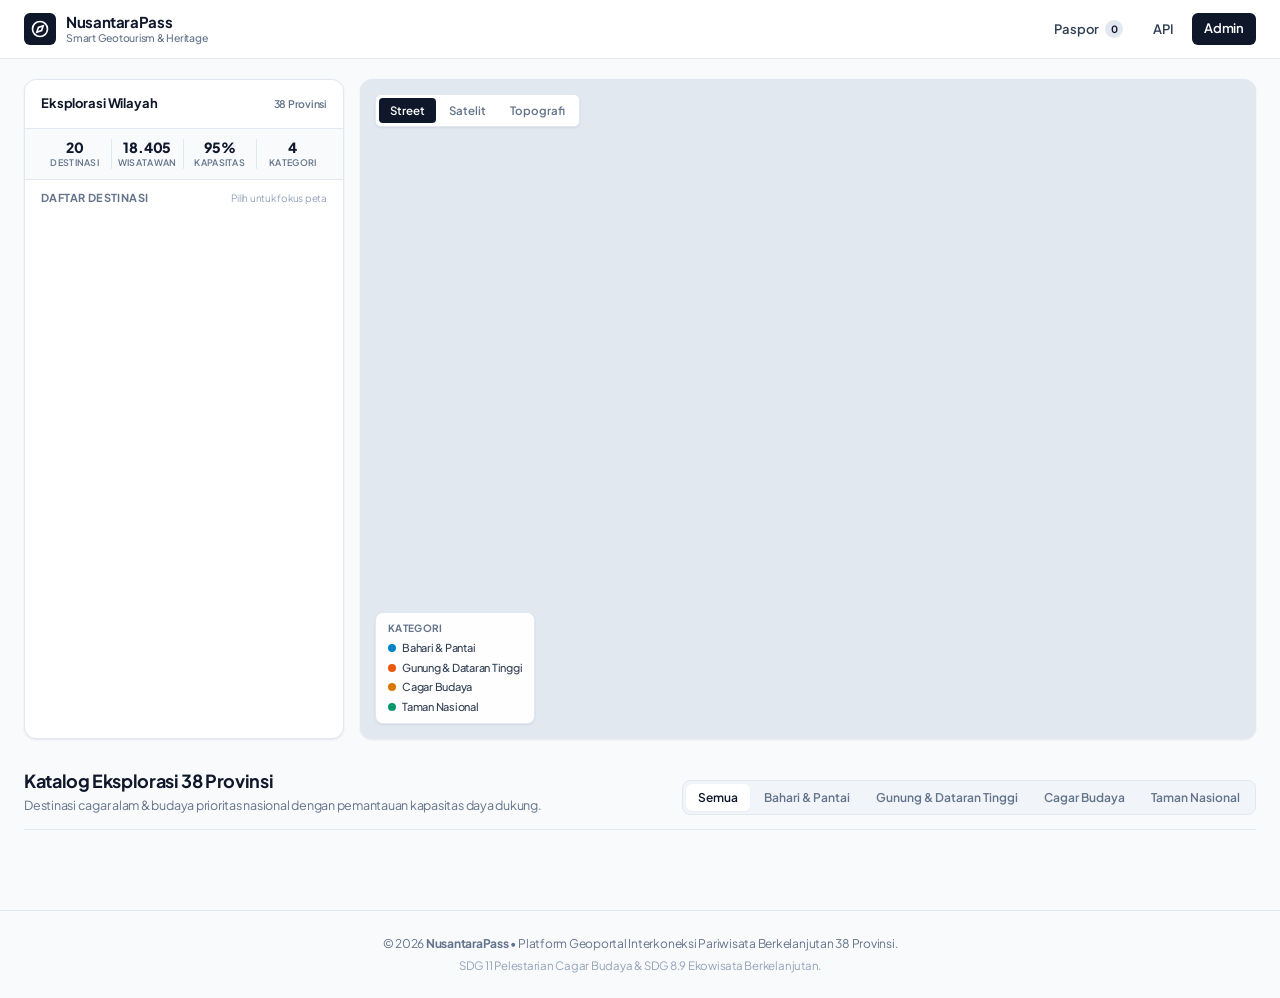
==== index.html @ 382edfb9 "style: remove competition text from footer across pages" ====
<!DOCTYPE html>
<html lang="id">
<head>
  <meta charset="UTF-8" />
  <meta name="viewport" content="width=device-width, initial-scale=1.0" />
  <title>NusantaraPass — Platform Geoportal &amp; Paspor Wisata Berkelanjutan Indonesia</title>

  <!-- Favicon -->
  <link rel="icon" href="data:image/svg+xml,<svg xmlns=%22http://www.w3.org/2000/svg%22 viewBox=%220 0 100 100%22><circle cx=%2250%22 cy=%2250%22 r=%2245%22 fill=%22%230f172a%22/><polygon points=%2265,35 56,56 35,65 44,44%22 fill=%22%23ffffff%22/></svg>" />

  <!-- Leaflet CSS -->
  <link rel="stylesheet" href="https://unpkg.com/leaflet@1.9.4/dist/leaflet.css" />

  <!-- Google Fonts: Plus Jakarta Sans -->
  <link rel="preconnect" href="https://fonts.googleapis.com" />
  <link rel="preconnect" href="https://fonts.gstatic.com" crossorigin />
  <link href="https://fonts.googleapis.com/css2?family=Plus+Jakarta+Sans:wght@400;500;600;700;800&display=swap" rel="stylesheet" />

  <!-- Custom CSS (Senior Human Product Design System) -->
  <link rel="stylesheet" href="assets/css/main.css?v=20261017b" />
  <link rel="stylesheet" href="assets/css/map.css?v=20261017b" />
</head>

<body>
  <!-- Topbar Header (Minimal Editorial Navigation) -->
  <header class="topbar">
    <div class="topbar-inner">
      <a href="index.html" class="brand">
        <span class="brand-icon">
          <svg width="18" height="18" viewBox="0 0 24 24" fill="none" stroke="currentColor" stroke-width="2.2">
            <circle cx="12" cy="12" r="10"/>
            <polygon points="16.24 7.76 14.12 14.12 7.76 16.24 9.88 9.88 16.24 7.76"/>
          </svg>
        </span>
        <div class="brand-text">
          <span class="brand-title">NusantaraPass</span>
          <span class="brand-subtitle">Smart Geotourism &amp; Heritage</span>
        </div>
      </a>

      <!-- Functional Top Navigation (No Floating Card Clutter) -->
      <nav class="top-nav" aria-label="Navigasi Utama">
        <button class="nav-item" onclick="openPassportModal()">
          <span>Paspor</span>
          <span class="nav-badge" id="passportBadgeCount">0</span>
        </button>
        <button class="nav-item" onclick="openApiModal()">
          <span>API</span>
        </button>
        <a href="admin/index.html" class="nav-item nav-item-admin">
          <span>Admin</span>
        </a>
      </nav>
    </div>
  </header>

  <!-- Main Geographic Exploration Layout -->
  <main class="main-layout">
    <div class="geoportal-dashboard-grid">
      <!-- Left Sidebar: Clean & Utilitarian Geographic Explorer -->
      <aside class="geoportal-sidebar-left">
        <!-- Sidebar Header -->
        <div class="sidebar-header">
          <div class="sidebar-brand-row">
            <span class="sidebar-title">Eksplorasi Wilayah</span>
            <span class="sidebar-meta">38 Provinsi</span>
          </div>
        </div>

        <!-- Compact Information Summary (Pure Typography & Whitespace, No Card Clutter) -->
        <div class="sidebar-kpi-row">
          <div class="kpi-unit">
            <span class="kpi-val" id="kpiTotalDest">20</span>
            <span class="kpi-txt">Destinasi</span>
          </div>
          <div class="kpi-unit">
            <span class="kpi-val" id="kpiTotalVisitors">18.405</span>
            <span class="kpi-txt">Wisatawan</span>
          </div>
          <div class="kpi-unit">
            <span class="kpi-val" id="kpiEcoSafe">95%</span>
            <span class="kpi-txt">Kapasitas</span>
          </div>
          <div class="kpi-unit">
            <span class="kpi-val">4</span>
            <span class="kpi-txt">Kategori</span>
          </div>
        </div>

        <!-- Hierarchical Region & Destination Explorer (Utilitarian List Pattern) -->
        <div class="sidebar-explorer">
          <div class="sidebar-tree-header">
            <span class="sidebar-tree-title">Daftar Destinasi</span>
            <span class="sidebar-tree-help">Pilih untuk fokus peta</span>
          </div>

          <!-- Dynamic Destination Tree Container -->
          <div class="sidebar-tree-scroll" id="sidebarRegionTree">
            <!-- Rendered dynamically by map.js -->
          </div>
        </div>
      </aside>

      <!-- Leaflet Map Container (The Primary Hero Experience) -->
      <div class="map-wrapper-card">
        <!-- Map Canvas -->
        <div id="map"></div>

        <!-- Minimal Layer Control (Docked Top-Left) -->
        <div class="map-floating-controls">
          <div class="map-layer-control">
            <button class="layer-btn active" data-basemap="osm" onclick="switchBasemap('osm')">Street</button>
            <button class="layer-btn" data-basemap="satellite" onclick="switchBasemap('satellite')">Satelit</button>
            <button class="layer-btn" data-basemap="topo" onclick="switchBasemap('topo')">Topografi</button>
          </div>
        </div>

        <!-- Minimal Geographic Legend (Docked Bottom-Left) -->
        <div class="map-legend-panel">
          <span class="legend-header">Kategori</span>
          <div class="legend-list">
            <div class="legend-row"><span class="legend-dot dot-pantai"></span> Bahari &amp; Pantai</div>
            <div class="legend-row"><span class="legend-dot dot-gunung"></span> Gunung &amp; Dataran Tinggi</div>
            <div class="legend-row"><span class="legend-dot dot-budaya"></span> Cagar Budaya</div>
            <div class="legend-row"><span class="legend-dot dot-konservasi"></span> Taman Nasional</div>
          </div>
        </div>
      </div>
    </div>

    <!-- Editorial Exploration Catalog Section -->
    <section class="catalog-section">
      <div class="catalog-toolbar">
        <div>
          <h2 class="catalog-heading">Katalog Eksplorasi 38 Provinsi</h2>
          <p class="catalog-lead">Destinasi cagar alam &amp; budaya prioritas nasional dengan pemantauan kapasitas daya dukung.</p>
        </div>

        <!-- Clean Segmented Category Tabs -->
        <div class="catalog-filter-tabs">
          <button class="filter-tab active" onclick="filterCategory('all', this)">Semua</button>
          <button class="filter-tab" onclick="filterCategory('pantai', this)">Bahari &amp; Pantai</button>
          <button class="filter-tab" onclick="filterCategory('gunung', this)">Gunung &amp; Dataran Tinggi</button>
          <button class="filter-tab" onclick="filterCategory('budaya', this)">Cagar Budaya</button>
          <button class="filter-tab" onclick="filterCategory('taman_nasional', this)">Taman Nasional</button>
        </div>
      </div>

      <!-- Destinations Grid (Clean Travel-Tech Cards) -->
      <div class="destinations-grid" id="destinationsGrid"></div>
    </section>
  </main>

  <!-- ==========================================
       MODAL: DETAIL DESTINASI
       ========================================== -->
  <div class="modal-overlay" id="destDetailModal" onclick="if(event.target === this) closeDestDetailModal()">
    <div class="modal-dialog" style="max-width: 580px;" onclick="event.stopPropagation()">
      <div class="modal-header">
        <div>
          <h3 id="detailDestTitle" style="font-size: 16px; font-weight: 700; color: #0f172a; margin: 0;"></h3>
          <p id="detailDestMeta" style="font-size: 12px; color: #64748b; margin-top: 2px;"></p>
        </div>
        <button class="modal-close-btn" onclick="closeDestDetailModal()">&times;</button>
      </div>
      <div class="modal-body" style="padding: 20px; display: flex; flex-direction: column; gap: 14px;">
        <div style="position: relative; width: 100%; height: 210px; border-radius: 8px; overflow: hidden; background: #e2e8f0;">
          <img id="detailDestImg" src="" alt="" style="width: 100%; height: 100%; object-fit: cover;" />
        </div>

        <div style="font-size: 13px; color: #334155; line-height: 1.6;" id="detailDestDesc"></div>

        <!-- Telemetri Kuota -->
        <div style="background: #f8fafc; border: 1px solid #e2e8f0; border-radius: 8px; padding: 14px; display: flex; flex-direction: column; gap: 8px;">
          <div style="display: flex; justify-content: space-between; align-items: center; font-size: 12px; font-weight: 600; color: #0f172a;">
            <span>Daya Dukung Lingkungan (Carrying Capacity):</span>
            <span id="detailDestQuotaNums" style="font-weight: 700;"></span>
          </div>
          <div class="quota-progress-track" style="height: 6px; background: #e2e8f0; border-radius: 3px; overflow: hidden;">
            <div id="detailDestQuotaBar" class="quota-progress-fill" style="width: 40%; height: 100%; background: #0f172a; transition: width 0.4s ease;"></div>
          </div>
          <div style="font-size: 11px; color: #64748b; display: flex; justify-content: space-between;">
            <span id="detailDestStatusBadge" style="font-weight: 600;"></span>
            <span id="detailDestPercentText"></span>
          </div>
        </div>

        <!-- Kondisi Cuaca & Retribusi -->
        <div style="display: grid; grid-template-columns: 1fr 1fr; gap: 10px;">
          <div style="background: #f8fafc; border: 1px solid #e2e8f0; border-radius: 8px; padding: 10px 12px; font-size: 11.5px;">
            <div style="font-size: 10px; color: #64748b; text-transform: uppercase; font-weight: 600;">Kondisi Cuaca (BMKG)</div>
            <div id="detailDestWeather" style="font-weight: 700; color: #0f172a; margin-top: 2px;"></div>
          </div>
          <div style="background: #f8fafc; border: 1px solid #e2e8f0; border-radius: 8px; padding: 10px 12px; font-size: 11.5px;">
            <div style="font-size: 10px; color: #64748b; text-transform: uppercase; font-weight: 600;">Retribusi Konservasi</div>
            <div id="detailDestPrice" style="font-weight: 700; color: #0f172a; margin-top: 2px;"></div>
          </div>
        </div>

        <!-- Modal Action Footer -->
        <div style="display: flex; gap: 10px; margin-top: 6px;">
          <button class="btn-card-primary" id="detailDestBookBtn" style="flex: 1; justify-content: center; padding: 10px; font-size: 13px;">
            Dapatkan Smart Pass (QR)
          </button>
        </div>
      </div>
    </div>
  </div>

  <!-- ==========================================
       MODAL: TIKET & SMART PASS (QR)
       ========================================== -->
  <div class="modal-overlay" id="bookingModal" onclick="if(event.target === this) closeBookingModal()">
    <div class="modal-dialog" style="max-width: 480px;" onclick="event.stopPropagation()">
      <div class="modal-header">
        <div>
          <h3 style="font-size: 16px; font-weight: 700; color: #0f172a;">Pesan Tiket NusantaraPass</h3>
          <p id="bookingDestTitle" style="font-size: 12px; color: #64748b; font-weight: 600; margin-top: 2px;"></p>
        </div>
        <button class="modal-close-btn" onclick="closeBookingModal()">&times;</button>
      </div>
      <div class="modal-body" style="padding: 20px; display: flex; flex-direction: column; gap: 14px;">
        <p id="bookingDestPrice" style="font-size: 13px; font-weight: 600; color: #0f172a; background: #f8fafc; border: 1px solid #e2e8f0; padding: 10px 14px; border-radius: 6px;"></p>
        
        <div class="form-group" style="display: flex; flex-direction: column; gap: 4px;">
          <label style="font-size: 11.5px; font-weight: 600; color: #334155;">Nama Lengkap:</label>
          <input type="text" id="visitorNameInput" class="form-input" placeholder="Masukkan nama wisatawan..." value="Sufyan Tsaury" />
        </div>

        <div class="form-group" style="display: flex; flex-direction: column; gap: 4px;">
          <label style="font-size: 11.5px; font-weight: 600; color: #334155;">Email Aktif:</label>
          <input type="email" id="visitorEmailInput" class="form-input" placeholder="email@contoh.com" value="sufyantsaury753@gmail.com" />
        </div>

        <button class="btn-card-primary" style="width: 100%; justify-content: center; padding: 11px; font-size: 13px;" onclick="generateDigitalPass()">
          Terbitkan Smart Pass (QR)
        </button>

        <!-- QR Display Area -->
        <div id="bookingQrArea" style="display: none; background: #f8fafc; border: 1px solid #e2e8f0; border-radius: 8px; padding: 16px; text-align: center;">
          <div style="font-size: 11.5px; color: #059669; font-weight: 700; margin-bottom: 8px;">
            TIKET BERHASIL DITERBITKAN
          </div>
          <div id="qrcodeContainer" style="display: inline-block; padding: 10px; background: white; border: 1px solid #e2e8f0; border-radius: 6px; margin-bottom: 8px;"></div>
          <div id="passTokenText" style="font-family: monospace; font-size: 12px; font-weight: 700; color: #0f172a;"></div>
          <p style="font-size: 11px; color: #64748b; margin-top: 6px;">
            Tunjukkan kode QR ini ke petugas gerbang izin masuk.
          </p>
        </div>
      </div>
    </div>
  </div>

  <!-- ==========================================
       MODAL: BUKU PASPOR JELAJAH NUSANTARA
       ========================================== -->
  <div class="modal-overlay" id="passportModal" onclick="if(event.target === this) closePassportModal()">
    <div class="modal-dialog" style="max-width: 540px;" onclick="event.stopPropagation()">
      <div class="modal-header">
        <div>
          <h3 style="font-size: 16px; font-weight: 700; color: #0f172a;">Paspor Jelajah Nusantara</h3>
          <p style="font-size: 12px; color: #64748b; margin-top: 2px;">Buku Koleksi Stempel Resmi &amp; Pelestari Budaya</p>
        </div>
        <button class="modal-close-btn" onclick="closePassportModal()">&times;</button>
      </div>
      <div class="modal-body" style="padding: 20px; display: flex; flex-direction: column; gap: 14px;">
        <div style="background: #f8fafc; border: 1px solid #e2e8f0; padding: 14px 16px; border-radius: 8px; display: flex; justify-content: space-between; align-items: center; gap: 12px; flex-wrap: wrap;">
          <div>
            <div style="font-size: 10px; color: #64748b; text-transform: uppercase; font-weight: 700;">Paspor Digital Tervalidasi</div>
            <div style="font-size: 14px; font-weight: 700; color: #0f172a; margin-top: 2px;">Pemegang: Sufyan Tsaury</div>
          </div>
          <button class="btn-card-primary" onclick="downloadPassportPDF()" style="padding: 7px 12px; font-size: 12px;">
            Unduh Paspor (PDF)
          </button>
        </div>

        <div style="font-size: 12px; font-weight: 700; color: #0f172a;">
          Daftar Stempel Destinasi Terkoleksi:
        </div>

        <div id="passportStampsList" style="display: flex; flex-direction: column; gap: 8px; max-height: 280px; overflow-y: auto;"></div>
      </div>
    </div>
  </div>

  <!-- ==========================================
       MODAL: OPEN REST API SANDBOX
       ========================================== -->
  <div class="modal-overlay" id="apiModal" onclick="if(event.target === this) closeApiModal()">
    <div class="modal-dialog" style="max-width: 780px; width: 92vw; max-height: 90vh; display: flex; flex-direction: column;" onclick="event.stopPropagation()">
      <div class="modal-header">
        <div>
          <div style="display: flex; align-items: center; gap: 8px;">
            <h3 style="font-size: 16px; font-weight: 700; color: #0f172a; margin: 0;">Open REST API &amp; Interoperabilitas Terbuka</h3>
            <span style="font-size: 10px; font-weight: 700; background: #ecfdf5; color: #059669; border: 1px solid #a7f3d0; padding: 2px 7px; border-radius: 999px;">OpenAPI 3.0</span>
          </div>
          <p style="font-size: 11.5px; color: #64748b; margin-top: 3px;">
            Interkoneksi data daya dukung kuota &amp; status pelestarian lintas platform (Biro Travel, Kemenpar, Pemda).
          </p>
        </div>
        <button class="modal-close-btn" onclick="closeApiModal()">&times;</button>
      </div>

      <div class="modal-body" style="padding: 16px 20px; overflow-y: auto; display: flex; flex-direction: column; gap: 14px;">
        <!-- Endpoint Selection -->
        <div>
          <div style="font-size: 11px; font-weight: 700; color: #475569; text-transform: uppercase; letter-spacing: 0.04em; margin-bottom: 6px;">
            Pilih Endpoint Pengujian:
          </div>
          <div style="display: flex; gap: 8px; flex-wrap: wrap;">
            <button class="filter-tab active" onclick="testApiEndpoint('all')">GET Semua Destinasi (38 Provinsi)</button>
            <button class="filter-tab" onclick="testApiEndpoint('pantai')">GET ?category=eq.pantai</button>
            <button class="filter-tab" onclick="testApiEndpoint('gunung')">GET ?category=eq.gunung</button>
            <button class="filter-tab" onclick="testApiEndpoint('budaya')">GET ?category=eq.budaya</button>
            <button class="filter-tab" onclick="testApiEndpoint('taman_nasional')">GET ?category=eq.taman_nasional</button>
          </div>
        </div>

        <!-- Request Line Bar -->
        <div style="background: #f8fafc; border: 1px solid #e2e8f0; border-radius: 6px; padding: 10px 12px; display: flex; justify-content: space-between; align-items: center; flex-wrap: wrap; gap: 8px;">
          <div style="display: flex; align-items: center; gap: 8px; font-family: ui-monospace, SFMono-Regular, monospace; font-size: 11.5px; color: #0f172a; word-break: break-all;">
            <span style="background: #0284c7; color: #ffffff; font-weight: 700; font-size: 10px; padding: 2px 6px; border-radius: 3px;">GET</span>
            <span id="apiUrlDisplay">https://czaafevdnaqmeejthebm.supabase.co/rest/v1/np_destinations?select=*</span>
          </div>
          <div id="apiStatusBadge" style="font-size: 10.5px; font-weight: 600; padding: 3px 8px; border-radius: 4px; background: #f1f5f9; color: #475569;">
            Menunggu Request
          </div>
        </div>

        <!-- Terminal cURL Copy Snippet for Jury -->
        <div style="background: #1e293b; border-radius: 6px; padding: 10px 12px; display: flex; flex-direction: column; gap: 6px;">
          <div style="display: flex; justify-content: space-between; align-items: center;">
            <span style="font-size: 10.5px; font-weight: 700; color: #94a3b8; text-transform: uppercase;">Perintah cURL (Dapat langsung diuji di Terminal / Postman Dewan Juri):</span>
            <button id="btnCopyCurl" onclick="copyApiCurl()" style="background: rgba(255,255,255,0.1); border: 1px solid rgba(255,255,255,0.15); color: #f8fafc; font-size: 10.5px; padding: 3px 8px; border-radius: 4px; cursor: pointer;">
              Salin cURL
            </button>
          </div>
          <pre id="apiCurlSnippet" style="margin: 0; font-family: ui-monospace, SFMono-Regular, monospace; font-size: 11px; color: #38bdf8; white-space: pre-wrap; word-break: break-all;"></pre>
        </div>

        <!-- Live JSON Console -->
        <div>
          <div style="display: flex; justify-content: space-between; align-items: center; margin-bottom: 4px;">
            <span style="font-size: 11px; font-weight: 700; color: #475569; text-transform: uppercase; letter-spacing: 0.04em;">Respons JSON Live dari Database Cloud:</span>
            <span style="font-size: 10.5px; color: #64748b;">Format: UTF-8 &bull; Content-Type: application/json</span>
          </div>
          <div style="background: #0f172a; border: 1px solid #1e293b; border-radius: 6px; padding: 12px; max-height: 250px; overflow-y: auto;">
            <pre id="apiConsoleOutput" style="font-family: ui-monospace, Menlo, Consolas, monospace; font-size: 11px; color: #38bdf8; margin: 0; white-space: pre-wrap;">Klik tombol endpoint di atas untuk menguji respons JSON realtime dari server Supabase PostgREST.</pre>
          </div>
        </div>
      </div>
    </div>
  </div>

  <!-- Site Footer (Minimal & Editorial) -->
  <footer class="site-footer">
    <div class="footer-inner">
      <p>&copy; 2026 <strong>NusantaraPass</strong> &bull; Platform Geoportal Interkoneksi Pariwisata Berkelanjutan 38 Provinsi.</p>
      <p style="margin-top: 4px; font-size: 11.5px; color: #94a3b8;">
        SDG 11 Pelestarian Cagar Budaya &amp; SDG 8.9 Ekowisata Berkelanjutan.
      </p>
    </div>
  </footer>

  <!-- External & System Scripts -->
  <script src="https://unpkg.com/leaflet@1.9.4/dist/leaflet.js"></script>
  <script src="https://cdnjs.cloudflare.com/ajax/libs/qrcodejs/1.0.0/qrcode.min.js"></script>
  <script src="https://cdnjs.cloudflare.com/ajax/libs/jspdf/2.5.1/jspdf.umd.min.js"></script>
  <script src="https://cdn.jsdelivr.net/npm/canvas-confetti@1.9.4/dist/confetti.browser.min.js"></script>
  <script src="https://cdn.jsdelivr.net/npm/@supabase/supabase-js@2"></script>
  
  <script src="assets/js/data.js?v=20261017c"></script>
  <script src="assets/js/supabase-config.js"></script>
  <script src="assets/js/map.js?v=20261017c"></script>
</body>
</html>
---- assets/css/main.css ----
/* ==============================================================================
   NUSANTARAPASS — DESIGN SYSTEM & MAIN STYLESHEET
   Clean 2026 Travel-Tech / Geospatial Architecture (Google Maps & Apple HIG Standards)
   ============================================================================== */

:root {
  /* Surfaces & Backgrounds */
  --bg-page: #f8fafc;
  --bg-surface: #ffffff;
  --bg-subtle: #f1f5f9;
  --bg-hover: #f8fafc;
  
  /* Borders */
  --border-subtle: #e2e8f0;
  --border-medium: #cbd5e1;
  --border-dark: #0f172a;

  /* High-Contrast Typography */
  --text-primary: #0f172a;    /* Slate 900 */
  --text-secondary: #334155;  /* Slate 700 */
  --text-muted: #64748b;      /* Slate 500 */
  --text-light: #94a3b8;      /* Slate 400 */

  /* Functional Accents (Strictly purposeful, no decorative green) */
  --accent-navy: #0f172a;
  --accent-blue: #0284c7;     /* Bahari */
  --accent-terra: #ea580c;    /* Gunung */
  --accent-ochre: #d97706;    /* Cagar Budaya */
  --accent-forest: #059669;   /* Taman Nasional */

  /* Status Colors (Functional Only) */
  --status-normal: #64748b;
  --status-warning: #b45309;
  --status-critical: #b91c1c;

  /* Shadows (Subtle & Disciplined) */
  --shadow-xs: 0 1px 2px rgba(15, 23, 42, 0.04);
  --shadow-sm: 0 1px 3px rgba(15, 23, 42, 0.05), 0 1px 2px rgba(15, 23, 42, 0.03);
  --shadow-card: 0 2px 6px -1px rgba(15, 23, 42, 0.04), 0 1px 2px rgba(15, 23, 42, 0.03);
  --shadow-modal: 0 20px 40px -10px rgba(15, 23, 42, 0.16);

  /* Radius System (Human-Engineered, Reduced) */
  --radius-xs: 4px;
  --radius-sm: 6px;
  --radius-md: 8px;
  --radius-lg: 12px;
  --radius-full: 9999px;

  /* Typography */
  --font-family: 'Plus Jakarta Sans', -apple-system, BlinkMacSystemFont, "Segoe UI", Roboto, sans-serif;
  --transition: all 0.16s cubic-bezier(0.16, 1, 0.3, 1);
}

* {
  margin: 0;
  padding: 0;
  box-sizing: border-box;
  -webkit-tap-highlight-color: transparent;
}

html, body {
  width: 100%;
  min-height: 100%;
  background-color: var(--bg-page);
  color: var(--text-secondary);
  font-family: var(--font-family);
  overflow-x: hidden;
  line-height: 1.5;
  letter-spacing: -0.015em;
  -webkit-font-smoothing: antialiased;
  -moz-osx-font-smoothing: grayscale;
}

/* Custom Scrollbars */
::-webkit-scrollbar {
  width: 6px;
  height: 6px;
}
::-webkit-scrollbar-track {
  background: var(--bg-page);
}
::-webkit-scrollbar-thumb {
  background: #cbd5e1;
  border-radius: var(--radius-full);
}
::-webkit-scrollbar-thumb:hover {
  background: #94a3b8;
}

/* ==========================================
   TOPBAR NAVIGATION (MINIMAL & REFINED)
   ========================================== */
.topbar {
  position: sticky;
  top: 0;
  z-index: 1000;
  background: rgba(255, 255, 255, 0.96);
  backdrop-filter: blur(12px);
  -webkit-backdrop-filter: blur(12px);
  border-bottom: 1px solid var(--border-subtle);
}

.topbar-inner {
  max-width: 1380px;
  margin: 0 auto;
  padding: 0 24px;
  height: 58px;
  display: flex;
  align-items: center;
  justify-content: space-between;
  gap: 16px;
}

.brand {
  display: flex;
  align-items: center;
  gap: 10px;
  text-decoration: none;
  color: inherit;
}

.brand-icon {
  width: 32px;
  height: 32px;
  border-radius: var(--radius-sm);
  background: var(--accent-navy);
  display: flex;
  align-items: center;
  justify-content: center;
  color: #ffffff;
  flex-shrink: 0;
}

.brand-text {
  display: flex;
  flex-direction: column;
}

.brand-title {
  font-size: 15px;
  font-weight: 700;
  color: var(--text-primary);
  line-height: 1.15;
  letter-spacing: -0.025em;
}

.brand-subtitle {
  font-size: 10.5px;
  color: var(--text-muted);
  font-weight: 500;
}

/* Clean Text Navigation Items (No Floating Card Clutter) */
.top-nav {
  display: flex;
  align-items: center;
  gap: 6px;
}

.nav-item {
  background: transparent;
  border: none;
  color: var(--text-secondary);
  padding: 6px 12px;
  border-radius: var(--radius-sm);
  font-size: 13px;
  font-weight: 600;
  font-family: inherit;
  cursor: pointer;
  display: inline-flex;
  align-items: center;
  gap: 6px;
  text-decoration: none;
  transition: var(--transition);
}

.nav-item:hover {
  background: var(--bg-subtle);
  color: var(--text-primary);
}

.nav-badge {
  display: inline-flex;
  align-items: center;
  justify-content: center;
  min-width: 18px;
  height: 18px;
  padding: 0 5px;
  border-radius: var(--radius-full);
  background: #e2e8f0;
  color: #0f172a;
  font-size: 10px;
  font-weight: 700;
  line-height: 1;
}

.nav-item-admin {
  background: var(--accent-navy);
  color: #ffffff !important;
}

.nav-item-admin:hover {
  background: #1e293b;
}

/* ==========================================
   MAIN GEOPORTAL LAYOUT
   ========================================== */
.main-layout {
  max-width: 1380px;
  margin: 0 auto;
  padding: 20px 24px 60px;
  display: flex;
  flex-direction: column;
  gap: 28px;
}

.geoportal-dashboard-grid {
  display: grid;
  grid-template-columns: 320px 1fr;
  gap: 16px;
  width: 100%;
  align-items: start;
}

/* ==========================================
   SIDEBAR (CLEAN, UTILITARIAN, GEOGRAPHIC)
   ========================================== */
.geoportal-sidebar-left {
  background: var(--bg-surface);
  border: 1px solid var(--border-subtle);
  border-radius: var(--radius-lg);
  display: flex;
  flex-direction: column;
  height: 660px;
  box-sizing: border-box;
  overflow: hidden;
  box-shadow: var(--shadow-sm);
}

.sidebar-header {
  padding: 14px 16px;
  border-bottom: 1px solid var(--border-subtle);
}

.sidebar-brand-row {
  display: flex;
  justify-content: space-between;
  align-items: center;
}

.sidebar-title {
  font-size: 13px;
  font-weight: 700;
  color: var(--text-primary);
  letter-spacing: -0.01em;
}

.sidebar-meta {
  font-size: 10.5px;
  color: var(--text-muted);
  font-weight: 600;
}

/* Compact Information Summary (Pure Typography, No Nested Cards) */
.sidebar-kpi-row {
  display: grid;
  grid-template-columns: repeat(4, 1fr);
  padding: 10px 14px;
  border-bottom: 1px solid var(--border-subtle);
  background: var(--bg-page);
  text-align: center;
}

.kpi-unit {
  display: flex;
  flex-direction: column;
  align-items: center;
  gap: 1px;
}

.kpi-unit:not(:last-child) {
  border-right: 1px solid var(--border-subtle);
}

.kpi-val {
  font-size: 14px;
  font-weight: 800;
  color: var(--text-primary);
  line-height: 1.15;
}

.kpi-txt {
  font-size: 9px;
  color: var(--text-muted);
  text-transform: uppercase;
  font-weight: 600;
  letter-spacing: 0.3px;
}

/* Explorer Section & Tree */
.sidebar-explorer {
  display: flex;
  flex-direction: column;
  flex: 1;
  min-height: 0;
  overflow: hidden;
}

.sidebar-tree-header {
  display: flex;
  justify-content: space-between;
  align-items: center;
  padding: 10px 16px 6px;
}

.sidebar-tree-title {
  font-size: 11px;
  font-weight: 700;
  color: var(--text-muted);
  text-transform: uppercase;
  letter-spacing: 0.4px;
}

.sidebar-tree-help {
  font-size: 10px;
  color: var(--text-light);
}

.sidebar-tree-scroll {
  flex: 1;
  overflow-y: auto;
  padding: 2px 8px 12px;
  display: flex;
  flex-direction: column;
  gap: 2px;
}

/* Region Group & Header Row */
.region-group {
  display: flex;
  flex-direction: column;
}

.region-row {
  width: 100%;
  display: flex;
  align-items: center;
  justify-content: space-between;
  padding: 7px 10px;
  background: transparent;
  border: none;
  border-radius: var(--radius-sm);
  cursor: pointer;
  text-align: left;
  font-family: inherit;
  transition: var(--transition);
}

.region-row:hover {
  background: var(--bg-subtle);
}

.region-group.active > .region-row {
  background: #f1f5f9;
}

.region-name-wrap {
  display: flex;
  align-items: center;
  gap: 8px;
}

.region-name {
  font-size: 12.5px;
  font-weight: 600;
  color: var(--text-primary);
}

.region-group.active .region-name {
  font-weight: 700;
}

.region-side {
  display: flex;
  align-items: center;
  gap: 6px;
}

.region-count {
  font-size: 10px;
  font-weight: 600;
  color: var(--text-muted);
}

.region-chevron {
  width: 12px;
  height: 12px;
  color: var(--text-light);
  transition: transform 0.2s cubic-bezier(0.16, 1, 0.3, 1);
  flex-shrink: 0;
}

.region-group.open .region-chevron {
  transform: rotate(90deg);
  color: var(--text-primary);
}

/* Destination List Items Under Region (Indented, No Card Background) */
.region-children {
  display: none;
  margin-left: 14px;
  padding-left: 10px;
  border-left: 1px solid var(--border-subtle);
  margin-top: 2px;
  margin-bottom: 4px;
  flex-direction: column;
  gap: 2px;
}

.region-group.open .region-children {
  display: flex;
}

.dest-item {
  display: flex;
  align-items: flex-start;
  gap: 8px;
  padding: 6px 8px;
  border-radius: var(--radius-sm);
  background: transparent;
  cursor: pointer;
  transition: var(--transition);
  text-decoration: none;
  color: inherit;
}

.dest-item:hover {
  background: var(--bg-subtle);
}

.dest-item.selected {
  background: #f1f5f9;
  border-left: 2px solid var(--accent-navy);
  padding-left: 6px;
}

.dest-item-icon {
  width: 20px;
  height: 20px;
  display: flex;
  align-items: center;
  justify-content: center;
  flex-shrink: 0;
  color: var(--text-muted);
  margin-top: 1px;
}

.dest-item-info {
  flex: 1;
  min-width: 0;
}

.dest-item-title {
  font-size: 12px;
  font-weight: 600;
  color: var(--text-primary);
  white-space: nowrap;
  overflow: hidden;
  text-overflow: ellipsis;
  line-height: 1.25;
}

.dest-item-sub {
  font-size: 10.5px;
  color: var(--text-muted);
  white-space: nowrap;
  overflow: hidden;
  text-overflow: ellipsis;
  margin-top: 2px;
  display: flex;
  align-items: center;
  gap: 4px;
}

.dest-item-sep {
  color: var(--text-light);
}

/* Status colors only when functional */
.status-normal {
  color: var(--text-muted);
}
.status-warning {
  color: var(--status-warning);
  font-weight: 600;
}
.status-critical {
  color: var(--status-critical);
  font-weight: 600;
}

/* ==========================================
   MAP CONTAINER (PRIMARY HERO EXPERIENCE)
   ========================================== */
.map-wrapper-card {
  position: relative;
  width: 100%;
  height: 660px;
  border-radius: var(--radius-lg);
  overflow: hidden;
  border: 1px solid var(--border-subtle);
  background: #e2e8f0;
  box-shadow: var(--shadow-sm);
}

#map {
  width: 100%;
  height: 100%;
  z-index: 1;
}

/* Minimal Layer Control Docked Top-Left */
.map-floating-controls {
  position: absolute;
  top: 14px;
  left: 14px;
  z-index: 1000;
  pointer-events: none;
}

.map-layer-control {
  background: var(--bg-surface);
  border: 1px solid var(--border-subtle);
  border-radius: var(--radius-sm);
  padding: 3px;
  display: inline-flex;
  gap: 2px;
  pointer-events: auto;
  box-shadow: var(--shadow-sm);
}

.layer-btn {
  background: transparent;
  border: none;
  color: var(--text-muted);
  font-size: 11.5px;
  font-weight: 600;
  padding: 5px 11px;
  border-radius: var(--radius-xs);
  cursor: pointer;
  transition: var(--transition);
  font-family: inherit;
}

.layer-btn:hover {
  color: var(--text-primary);
  background: var(--bg-subtle);
}

.layer-btn.active {
  background: var(--accent-navy);
  color: #ffffff;
}

/* Minimal Legend Docked Bottom-Left */
.map-legend-panel {
  position: absolute;
  bottom: 14px;
  left: 14px;
  z-index: 1000;
  background: rgba(255, 255, 255, 0.96);
  border: 1px solid var(--border-subtle);
  border-radius: var(--radius-md);
  padding: 8px 12px;
  pointer-events: auto;
  box-shadow: var(--shadow-sm);
  display: flex;
  flex-direction: column;
  gap: 4px;
}

.legend-header {
  font-size: 10px;
  font-weight: 700;
  color: var(--text-muted);
  text-transform: uppercase;
  letter-spacing: 0.3px;
}

.legend-list {
  display: flex;
  flex-direction: column;
  gap: 3px;
}

.legend-row {
  display: flex;
  align-items: center;
  gap: 6px;
  font-size: 11px;
  font-weight: 500;
  color: var(--text-secondary);
}

.legend-dot {
  width: 8px;
  height: 8px;
  border-radius: 50%;
  flex-shrink: 0;
}
.dot-pantai { background: var(--accent-blue); }
.dot-gunung { background: var(--accent-terra); }
.dot-budaya { background: var(--accent-ochre); }
.dot-konservasi { background: var(--accent-forest); }

/* ==========================================
   CATALOG EXPLORATION SECTION
   ========================================== */
.catalog-section {
  display: flex;
  flex-direction: column;
  gap: 20px;
}

.catalog-toolbar {
  display: flex;
  justify-content: space-between;
  align-items: flex-end;
  gap: 16px;
  flex-wrap: wrap;
  border-bottom: 1px solid var(--border-subtle);
  padding-bottom: 14px;
}

.catalog-heading {
  font-size: 18px;
  font-weight: 700;
  color: var(--text-primary);
  letter-spacing: -0.02em;
}

.catalog-lead {
  font-size: 12.5px;
  color: var(--text-muted);
  margin-top: 2px;
}

/* Clean Category Tabs (Segmented Control) */
.catalog-filter-tabs {
  background: #f1f5f9;
  border: 1px solid var(--border-subtle);
  border-radius: var(--radius-md);
  padding: 3px;
  display: inline-flex;
  gap: 2px;
  overflow-x: auto;
  max-width: 100%;
}

.filter-tab {
  background: transparent;
  border: none;
  color: var(--text-muted);
  font-size: 12px;
  font-weight: 600;
  padding: 6px 12px;
  border-radius: var(--radius-sm);
  cursor: pointer;
  transition: var(--transition);
  font-family: inherit;
  white-space: nowrap;
}

.filter-tab:hover {
  color: var(--text-primary);
}

.filter-tab.active {
  background: #ffffff;
  color: var(--text-primary);
  box-shadow: var(--shadow-xs);
}

/* Destinations Grid & Cards */
.destinations-grid {
  display: grid;
  grid-template-columns: repeat(auto-fill, minmax(290px, 1fr));
  gap: 20px;
}

.dest-card {
  background: var(--bg-surface);
  border: 1px solid var(--border-subtle);
  border-radius: var(--radius-md);
  overflow: hidden;
  box-shadow: var(--shadow-xs);
  display: flex;
  flex-direction: column;
  transition: var(--transition);
}

.dest-card:hover {
  border-color: var(--border-medium);
  box-shadow: var(--shadow-card);
  transform: translateY(-2px);
}

.dest-card-media {
  position: relative;
  width: 100%;
  aspect-ratio: 16 / 10;
  overflow: hidden;
  background: #e2e8f0;
}

.dest-card-media img {
  width: 100%;
  height: 100%;
  object-fit: cover;
  transition: transform 0.35s ease;
}

.dest-card:hover .dest-card-media img {
  transform: scale(1.03);
}

.dest-card-content {
  padding: 16px;
  display: flex;
  flex-direction: column;
  gap: 8px;
  flex: 1;
}

.dest-card-header {
  display: flex;
  justify-content: space-between;
  align-items: center;
  font-size: 11px;
  color: var(--text-muted);
}

.dest-card-loc {
  font-weight: 600;
}

.dest-card-cat {
  font-weight: 500;
}

.dest-card-title {
  font-size: 15px;
  font-weight: 700;
  color: var(--text-primary);
  line-height: 1.25;
}

.dest-card-desc {
  font-size: 12.5px;
  color: var(--text-secondary);
  line-height: 1.5;
  display: -webkit-box;
  -webkit-line-clamp: 2;
  -webkit-box-orient: vertical;
  overflow: hidden;
}

.dest-card-telemetry {
  display: flex;
  justify-content: space-between;
  align-items: center;
  font-size: 11px;
  padding: 6px 10px;
  background: var(--bg-page);
  border: 1px solid var(--border-subtle);
  border-radius: var(--radius-xs);
  margin-top: 4px;
}

.telemetry-label {
  color: var(--text-muted);
  font-weight: 500;
}

.telemetry-val {
  font-weight: 600;
  color: var(--text-primary);
}

.dest-card-footer {
  display: flex;
  justify-content: space-between;
  align-items: center;
  padding-top: 10px;
  margin-top: auto;
  border-top: 1px solid var(--border-subtle);
}

.dest-card-price {
  display: flex;
  flex-direction: column;
}

.price-val {
  font-size: 14.5px;
  font-weight: 700;
  color: var(--text-primary);
  line-height: 1.2;
}

.price-unit {
  font-size: 10px;
  color: var(--text-muted);
}

.dest-card-actions {
  display: flex;
  align-items: center;
  gap: 6px;
}

.btn-card-secondary {
  background: var(--bg-surface);
  border: 1px solid var(--border-subtle);
  color: var(--text-primary);
  padding: 6px 10px;
  border-radius: var(--radius-xs);
  font-size: 11.5px;
  font-weight: 600;
  cursor: pointer;
  text-decoration: none;
  font-family: inherit;
  transition: var(--transition);
}

.btn-card-secondary:hover {
  background: var(--bg-subtle);
  border-color: var(--border-medium);
}

.btn-card-primary {
  background: var(--accent-navy);
  border: 1px solid var(--accent-navy);
  color: #ffffff;
  padding: 6px 12px;
  border-radius: var(--radius-xs);
  font-size: 11.5px;
  font-weight: 600;
  cursor: pointer;
  text-decoration: none;
  font-family: inherit;
  transition: var(--transition);
}

.btn-card-primary:hover {
  background: #1e293b;
  border-color: #1e293b;
}

/* ==========================================
   MODALS (CLEAN & SUBTLE OVERLAY)
   ========================================== */
.modal-overlay {
  position: fixed;
  inset: 0;
  z-index: 2000;
  background: rgba(15, 23, 42, 0.65);
  backdrop-filter: blur(6px);
  -webkit-backdrop-filter: blur(6px);
  display: none;
  align-items: center;
  justify-content: center;
  padding: 16px;
}

.modal-overlay.active {
  display: flex;
}

.modal-dialog {
  background: var(--bg-surface);
  border: 1px solid var(--border-subtle);
  border-radius: var(--radius-lg);
  width: 100%;
  max-width: 600px;
  max-height: 90vh;
  overflow-y: auto;
  box-shadow: var(--shadow-modal);
  display: flex;
  flex-direction: column;
}

.modal-header {
  padding: 16px 20px;
  border-bottom: 1px solid var(--border-subtle);
  display: flex;
  align-items: center;
  justify-content: space-between;
}

.modal-close-btn {
  background: var(--bg-subtle);
  border: none;
  color: var(--text-muted);
  width: 28px;
  height: 28px;
  border-radius: 50%;
  font-size: 16px;
  cursor: pointer;
  display: flex;
  align-items: center;
  justify-content: center;
  transition: var(--transition);
}

.modal-close-btn:hover {
  background: var(--border-subtle);
  color: var(--text-primary);
}

.form-input {
  width: 100%;
  padding: 8px 12px;
  font-size: 12.5px;
  font-family: inherit;
  border: 1px solid var(--border-subtle);
  border-radius: var(--radius-xs);
  color: var(--text-primary);
  background: var(--bg-surface);
  transition: var(--transition);
}

.form-input:focus {
  outline: none;
  border-color: var(--accent-navy);
  box-shadow: 0 0 0 2px rgba(15, 23, 42, 0.08);
}

/* ==========================================
   FOOTER (EDITORIAL)
   ========================================== */
.site-footer {
  border-top: 1px solid var(--border-subtle);
  padding: 24px;
  text-align: center;
  font-size: 12px;
  color: var(--text-muted);
}

.footer-inner {
  max-width: 1380px;
  margin: 0 auto;
}

/* ==========================================
   RESPONSIVE DESIGN (< 960px)
   ========================================== */
@media (max-width: 960px) {
  .geoportal-dashboard-grid {
    grid-template-columns: 1fr;
  }

  .geoportal-sidebar-left {
    height: 380px;
  }

  .map-wrapper-card {
    height: 480px;
  }
}

@media (max-width: 640px) {
  .main-layout {
    padding: 14px 16px 40px;
    gap: 20px;
  }

  .topbar-inner {
    padding: 0 16px;
    height: 52px;
  }

  .brand-subtitle {
    display: none;
  }

  .destinations-grid {
    grid-template-columns: 1fr;
  }

  .catalog-toolbar {
    flex-direction: column;
    align-items: stretch;
  }
}

/* ==========================================
   ADMIN CMS COMPATIBILITY STYLES
   ========================================== */
.topbar-content {
  max-width: 1380px;
  margin: 0 auto;
  padding: 0 24px;
  height: 58px;
  display: flex;
  align-items: center;
  justify-content: space-between;
  gap: 16px;
}

.brand-wrapper {
  display: flex;
  align-items: center;
  gap: 10px;
  text-decoration: none;
  color: inherit;
}

.brand-logo-box {
  width: 32px;
  height: 32px;
  border-radius: var(--radius-sm);
  display: flex;
  align-items: center;
  justify-content: center;
  color: #ffffff;
  flex-shrink: 0;
}

.brand-title-box h1 {
  font-size: 15px;
  font-weight: 700;
  color: var(--text-primary);
  line-height: 1.15;
  display: flex;
  align-items: center;
  gap: 8px;
}

.brand-title-box p {
  font-size: 10.5px;
  color: var(--text-muted);
}

.nav-actions {
  display: flex;
  align-items: center;
  gap: 8px;
}

.btn-nav {
  background: var(--bg-surface);
  border: 1px solid var(--border-subtle);
  color: var(--text-primary);
  padding: 6px 12px;
  border-radius: var(--radius-xs);
  font-size: 12px;
  font-weight: 600;
  cursor: pointer;
  display: inline-flex;
  align-items: center;
  gap: 6px;
  text-decoration: none;
  font-family: inherit;
  transition: var(--transition);
}

.btn-nav:hover {
  background: var(--bg-subtle);
  border-color: var(--border-medium);
}

.btn-nav-primary {
  background: var(--accent-navy);
  border-color: var(--accent-navy);
  color: #ffffff !important;
}

.btn-nav-primary:hover {
  background: #1e293b;
  border-color: #1e293b;
}

.metrics-strip {
  display: grid;
  grid-template-columns: repeat(auto-fit, minmax(220px, 1fr));
  gap: 16px;
}

.metric-card {
  background: var(--bg-surface);
  border: 1px solid var(--border-subtle);
  border-radius: var(--radius-md);
  padding: 16px;
  display: flex;
  align-items: center;
  gap: 12px;
  box-shadow: var(--shadow-xs);
}

.metric-icon-box {
  width: 40px;
  height: 40px;
  border-radius: var(--radius-sm);
  display: flex;
  align-items: center;
  justify-content: center;
  flex-shrink: 0;
}

.metric-number {
  font-size: 16px;
  font-weight: 800;
  color: var(--text-primary);
}

.metric-label {
  font-size: 11px;
  color: var(--text-muted);
  font-weight: 500;
}
---- assets/css/map.css ----
/* ==============================================================================
   NUSANTARAPASS — MAP & GEOSPATIAL STYLESHEET
   Apple Maps & ArcGIS Clean Standards: Precision Pins, Compact Info Popup
   ============================================================================== */

/* Leaflet Container Reset */
.leaflet-container {
  font-family: inherit;
}

/* Leaflet Zoom Control Modern Style */
.leaflet-control-zoom {
  border: 1px solid #e2e8f0 !important;
  border-radius: 6px !important;
  overflow: hidden !important;
  box-shadow: 0 1px 3px rgba(15, 23, 42, 0.08) !important;
}

.leaflet-control-zoom a {
  background: #ffffff !important;
  color: #0f172a !important;
  border-bottom: 1px solid #e2e8f0 !important;
  width: 28px !important;
  height: 28px !important;
  line-height: 28px !important;
  font-size: 14px !important;
  transition: background 0.15s ease !important;
}

.leaflet-control-zoom a:hover {
  background: #f1f5f9 !important;
}

/* ==============================================================================
   PREMIUM BESPOKE LOCATION PIN MARKERS (2026 LUXURY CARTOGRAPHY STANDARDS)
   Jewel-Tone Gradients, Floating Micro-Physics, Ground Beacon & Status Ring
   ============================================================================== */
.dest-pin-leaflet {
  background: transparent !important;
  border: none !important;
}

.dest-premium-marker {
  position: relative;
  width: 34px;
  height: 46px;
  display: flex;
  align-items: center;
  justify-content: center;
  cursor: pointer;
  user-select: none;
}

/* Ground Anchor Shadow */
.marker-ground-shadow {
  position: absolute;
  bottom: 0;
  left: 50%;
  transform: translateX(-50%);
  width: 16px;
  height: 5px;
  background: radial-gradient(ellipse at center, rgba(15, 23, 42, 0.42) 0%, rgba(15, 23, 42, 0) 72%);
  border-radius: 50%;
  pointer-events: none;
  transition: transform 0.25s cubic-bezier(0.16, 1, 0.3, 1), opacity 0.25s ease;
  z-index: 1;
}

/* Luminous Ground Pulse (Selected / Active Pin) */
.marker-ground-pulse {
  position: absolute;
  bottom: 2px;
  left: 50%;
  transform: translateX(-50%);
  width: 10px;
  height: 10px;
  border-radius: 50%;
  background: transparent;
  pointer-events: none;
  opacity: 0;
  z-index: 0;
}

.dest-premium-marker.is-selected .marker-ground-pulse {
  opacity: 1;
  animation: markerBeaconPulse 2s cubic-bezier(0.24, 0, 0.38, 1) infinite;
}

@keyframes markerBeaconPulse {
  0% {
    transform: translateX(-50%) scale(0.6);
    box-shadow: 0 0 0 0 rgba(2, 132, 199, 0.6);
    opacity: 0.9;
  }
  70% {
    transform: translateX(-50%) scale(2.8);
    box-shadow: 0 0 0 14px rgba(2, 132, 199, 0);
    opacity: 0;
  }
  100% {
    transform: translateX(-50%) scale(3.2);
    box-shadow: 0 0 0 0 rgba(2, 132, 199, 0);
    opacity: 0;
  }
}

/* Pin Body with Floating Spring Physics */
.marker-pin-body {
  position: relative;
  width: 34px;
  height: 44px;
  z-index: 2;
  transition: transform 0.26s cubic-bezier(0.34, 1.56, 0.64, 1), filter 0.26s ease;
  will-change: transform, filter;
  filter: drop-shadow(0 3px 6px rgba(15, 23, 42, 0.22));
}

.marker-pin-body svg {
  display: block;
  width: 100%;
  height: 100%;
  overflow: visible;
}

/* Hover Dynamics */
.dest-premium-marker:hover .marker-pin-body {
  transform: translateY(-5px) scale(1.12);
  filter: drop-shadow(0 8px 14px rgba(15, 23, 42, 0.28));
}

.dest-premium-marker:hover .marker-ground-shadow {
  transform: translateX(-50%) scale(1.35);
  opacity: 0.65;
}

/* Active Click Dynamics */
.dest-premium-marker:active .marker-pin-body {
  transform: translateY(-2px) scale(1.04);
  filter: drop-shadow(0 4px 8px rgba(15, 23, 42, 0.24));
}

/* Selected State */
.dest-premium-marker.is-selected {
  z-index: 9999 !important;
}

.dest-premium-marker.is-selected .marker-pin-body {
  transform: translateY(-5px) scale(1.15);
  filter: drop-shadow(0 0 10px rgba(255, 255, 255, 0.85)) drop-shadow(0 8px 16px rgba(15, 23, 42, 0.32));
}

/* ==========================================
   LEAFLET POPUP OVERRIDES (COMPACT GEOGRAPHIC PANEL)
   ========================================== */
.leaflet-popup-content-wrapper {
  padding: 0 !important;
  border-radius: 8px !important;
  overflow: hidden !important;
  box-shadow: 0 8px 24px -4px rgba(15, 23, 42, 0.16) !important;
  border: 1px solid #e2e8f0 !important;
  background: #ffffff !important;
}

.leaflet-popup-content {
  margin: 0 !important;
  line-height: normal !important;
}

.leaflet-popup-tip {
  background: #ffffff !important;
  box-shadow: none !important;
  border: 1px solid #e2e8f0 !important;
}

/* Compact Geographic Information Panel (Section 7 Design Directive) */
.map-popup-panel {
  width: 250px;
  background: #ffffff;
  display: flex;
  flex-direction: column;
}

.popup-photo-frame {
  width: 100%;
  height: 125px;
  background: #e2e8f0;
  overflow: hidden;
}

.popup-photo-frame img {
  width: 100%;
  height: 100%;
  object-fit: cover;
  display: block;
}

.popup-body {
  padding: 12px 14px 14px;
  display: flex;
  flex-direction: column;
  gap: 4px;
}

.popup-title {
  font-size: 14px;
  font-weight: 700;
  color: #0f172a;
  line-height: 1.25;
  letter-spacing: -0.01em;
}

.popup-meta {
  font-size: 11.5px;
  color: #64748b;
  font-weight: 500;
  display: flex;
  align-items: center;
  gap: 4px;
}

.popup-excerpt {
  font-size: 11.5px;
  color: #475569;
  line-height: 1.45;
  margin-top: 2px;
  display: -webkit-box;
  -webkit-line-clamp: 2;
  -webkit-box-orient: vertical;
  overflow: hidden;
}

.popup-action-link {
  display: inline-flex;
  align-items: center;
  gap: 4px;
  margin-top: 6px;
  font-size: 12px;
  font-weight: 600;
  color: #0f172a;
  text-decoration: none;
  transition: all 0.15s ease;
}

.popup-action-link:hover {
  color: #0284c7;
}

.popup-action-link svg {
  transition: transform 0.15s ease;
}

.popup-action-link:hover svg {
  transform: translateX(2px);
}
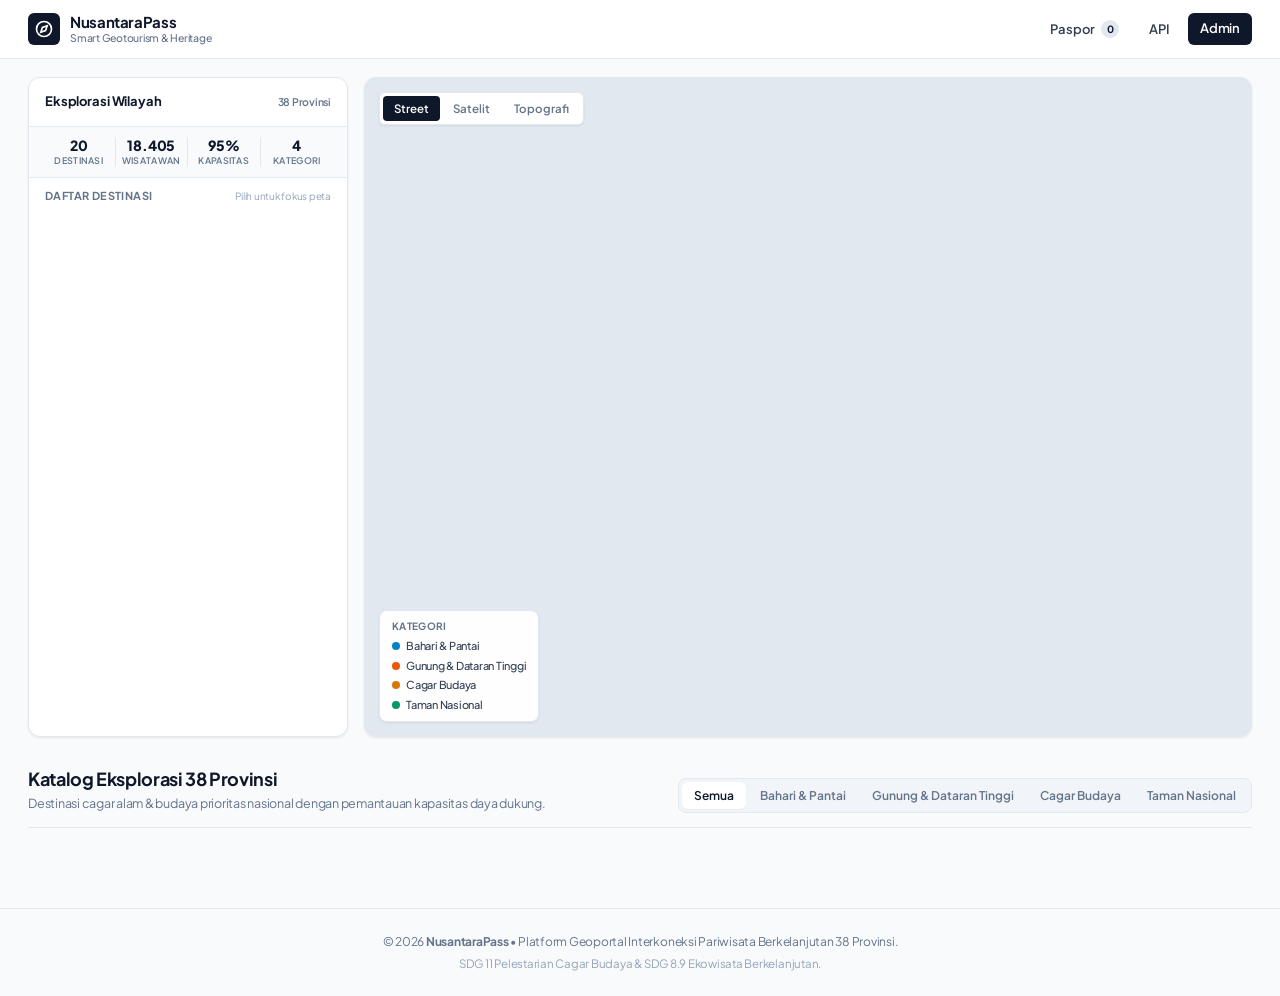
==== commit a31bf753: "feat(ui): expand desktop layout to full-width and overhaul passport/ticket PDF into official institu" ====
--- a/index.html
+++ b/index.html
@@ -17,7 +17,7 @@
   <link href="https://fonts.googleapis.com/css2?family=Plus+Jakarta+Sans:wght@400;500;600;700;800&display=swap" rel="stylesheet" />
 
   <!-- Custom CSS (Senior Human Product Design System) -->
-  <link rel="stylesheet" href="assets/css/main.css?v=20261017b" />
+  <link rel="stylesheet" href="assets/css/main.css?v=20261017g" />
   <link rel="stylesheet" href="assets/css/map.css?v=20261017b" />
 </head>
 
@@ -246,6 +246,12 @@
           <p style="font-size: 11px; color: #64748b; margin-top: 6px;">
             Tunjukkan kode QR ini ke petugas gerbang izin masuk.
           </p>
+          <div style="margin-top: 12px; display: flex; justify-content: center;">
+            <button type="button" class="btn-card-primary" onclick="downloadCurrentBookingTicketPDF()" style="padding: 9px 16px; font-size: 12.5px; display: inline-flex; align-items: center; gap: 6px; background: #0f766e; border: none; cursor: pointer;">
+              <svg width="15" height="15" viewBox="0 0 24 24" fill="none" stroke="currentColor" stroke-width="2"><path d="M21 15v4a2 2 0 0 1-2 2H5a2 2 0 0 1-2-2v-4"/><polyline points="7 10 12 15 17 10"/><line x1="12" y1="15" x2="12" y2="3"/></svg>
+              Unduh E-Tiket Resmi (PDF)
+            </button>
+          </div>
         </div>
       </div>
     </div>
@@ -269,8 +275,9 @@
             <div style="font-size: 10px; color: #64748b; text-transform: uppercase; font-weight: 700;">Paspor Digital Tervalidasi</div>
             <div style="font-size: 14px; font-weight: 700; color: #0f172a; margin-top: 2px;">Pemegang: Sufyan Tsaury</div>
           </div>
-          <button class="btn-card-primary" onclick="downloadPassportPDF()" style="padding: 7px 12px; font-size: 12px;">
-            Unduh Paspor (PDF)
+          <button class="btn-card-primary" onclick="downloadPassportPDF()" style="padding: 7px 14px; font-size: 12px; display: inline-flex; align-items: center; gap: 6px;">
+            <svg width="14" height="14" viewBox="0 0 24 24" fill="none" stroke="currentColor" stroke-width="2"><path d="M21 15v4a2 2 0 0 1-2 2H5a2 2 0 0 1-2-2v-4"/><polyline points="7 10 12 15 17 10"/><line x1="12" y1="15" x2="12" y2="3"/></svg>
+            Unduh Paspor Resmi (PDF)
           </button>
         </div>
 
@@ -369,8 +376,9 @@
   <script src="https://cdn.jsdelivr.net/npm/canvas-confetti@1.9.4/dist/confetti.browser.min.js"></script>
   <script src="https://cdn.jsdelivr.net/npm/@supabase/supabase-js@2"></script>
   
-  <script src="assets/js/data.js?v=20261017c"></script>
+  <script src="assets/js/data.js?v=20261017d"></script>
   <script src="assets/js/supabase-config.js"></script>
-  <script src="assets/js/map.js?v=20261017c"></script>
+  <script src="assets/js/ticket-pdf.js?v=20261017g"></script>
+  <script src="assets/js/map.js?v=20261017g"></script>
 </body>
 </html>
--- a/assets/css/main.css
+++ b/assets/css/main.css
@@ -101,9 +101,10 @@
 }
 
 .topbar-inner {
-  max-width: 1380px;
+  width: 100%;
+  max-width: 100%;
   margin: 0 auto;
-  padding: 0 24px;
+  padding: 0 28px;
   height: 58px;
   display: flex;
   align-items: center;
@@ -207,9 +208,10 @@
    MAIN GEOPORTAL LAYOUT
    ========================================== */
 .main-layout {
-  max-width: 1380px;
+  width: 100%;
+  max-width: 100%;
   margin: 0 auto;
-  padding: 20px 24px 60px;
+  padding: 18px 28px 60px;
   display: flex;
   flex-direction: column;
   gap: 28px;
@@ -712,6 +714,8 @@
   aspect-ratio: 16 / 10;
   overflow: hidden;
   background: #e2e8f0;
+  display: block;
+  text-decoration: none;
 }
 
 .dest-card-media img {
@@ -754,6 +758,16 @@
   font-weight: 700;
   color: var(--text-primary);
   line-height: 1.25;
+}
+
+.dest-card-title a {
+  color: inherit;
+  text-decoration: none;
+  transition: color 0.15s ease;
+}
+
+.dest-card-title a:hover {
+  color: var(--accent-navy);
 }
 
 .dest-card-desc {
@@ -949,8 +963,10 @@
 }
 
 .footer-inner {
-  max-width: 1380px;
+  width: 100%;
+  max-width: 100%;
   margin: 0 auto;
+  padding: 0 28px;
 }
 
 /* ==========================================
@@ -968,16 +984,21 @@
   .map-wrapper-card {
     height: 480px;
   }
+
+  .destinations-grid {
+    grid-template-columns: repeat(2, minmax(0, 1fr));
+    gap: 16px;
+  }
 }
 
 @media (max-width: 640px) {
   .main-layout {
-    padding: 14px 16px 40px;
-    gap: 20px;
+    padding: 14px 12px 36px;
+    gap: 16px;
   }
 
   .topbar-inner {
-    padding: 0 16px;
+    padding: 0 14px;
     height: 52px;
   }
 
@@ -985,13 +1006,135 @@
     display: none;
   }
 
+  /* Compact 2-Column Grid on Mobile */
   .destinations-grid {
-    grid-template-columns: 1fr;
+    grid-template-columns: repeat(2, minmax(0, 1fr));
+    gap: 10px;
+  }
+
+  .dest-card {
+    border-radius: 10px;
+  }
+
+  .dest-card-media {
+    aspect-ratio: 4 / 3;
+  }
+
+  .dest-card-content {
+    padding: 8px 10px;
+    gap: 4px;
+  }
+
+  .dest-card-header {
+    flex-direction: column;
+    align-items: flex-start;
+    gap: 1px;
+    font-size: 10px;
+  }
+
+  .dest-card-loc {
+    font-size: 10px;
+    white-space: nowrap;
+    overflow: hidden;
+    text-overflow: ellipsis;
+    max-width: 100%;
+  }
+
+  .dest-card-cat {
+    font-size: 9.5px;
+    color: var(--accent-navy);
+    font-weight: 600;
+  }
+
+  .dest-card-title {
+    font-size: 13px;
+    font-weight: 700;
+    line-height: 1.25;
+    margin-top: 2px;
+    display: -webkit-box;
+    -webkit-line-clamp: 2;
+    -webkit-box-orient: vertical;
+    overflow: hidden;
+    min-height: 2.5em;
+  }
+
+  .dest-card-desc {
+    display: none;
+  }
+
+  .dest-card-telemetry {
+    display: none;
+  }
+
+  .dest-card-footer {
+    flex-direction: column;
+    align-items: stretch;
+    gap: 6px;
+    padding-top: 6px;
+    margin-top: auto;
+    border-top: 1px solid var(--border-subtle);
+  }
+
+  .dest-card-price {
+    flex-direction: row;
+    align-items: baseline;
+    gap: 3px;
+  }
+
+  .price-val {
+    font-size: 13px;
+    font-weight: 700;
+  }
+
+  .price-unit {
+    font-size: 9.5px;
+  }
+
+  .dest-card-actions {
+    width: 100%;
+  }
+
+  .btn-card-secondary {
+    display: none;
+  }
+
+  .btn-card-primary {
+    width: 100%;
+    justify-content: center;
+    text-align: center;
+    padding: 6px 8px;
+    font-size: 11.5px;
+    border-radius: 6px;
+    height: 32px;
+    display: flex;
+    align-items: center;
   }
 
   .catalog-toolbar {
     flex-direction: column;
     align-items: stretch;
+    gap: 12px;
+  }
+
+  .catalog-heading {
+    font-size: 16px;
+  }
+
+  .catalog-lead {
+    font-size: 11.5px;
+  }
+
+  .catalog-filter-tabs {
+    padding: 2px;
+    width: 100%;
+    overflow-x: auto;
+    -webkit-overflow-scrolling: touch;
+  }
+
+  .filter-tab {
+    padding: 5px 10px;
+    font-size: 11px;
+    flex-shrink: 0;
   }
 }
 
@@ -999,9 +1142,10 @@
    ADMIN CMS COMPATIBILITY STYLES
    ========================================== */
 .topbar-content {
-  max-width: 1380px;
+  width: 100%;
+  max-width: 100%;
   margin: 0 auto;
-  padding: 0 24px;
+  padding: 0 28px;
   height: 58px;
   display: flex;
   align-items: center;
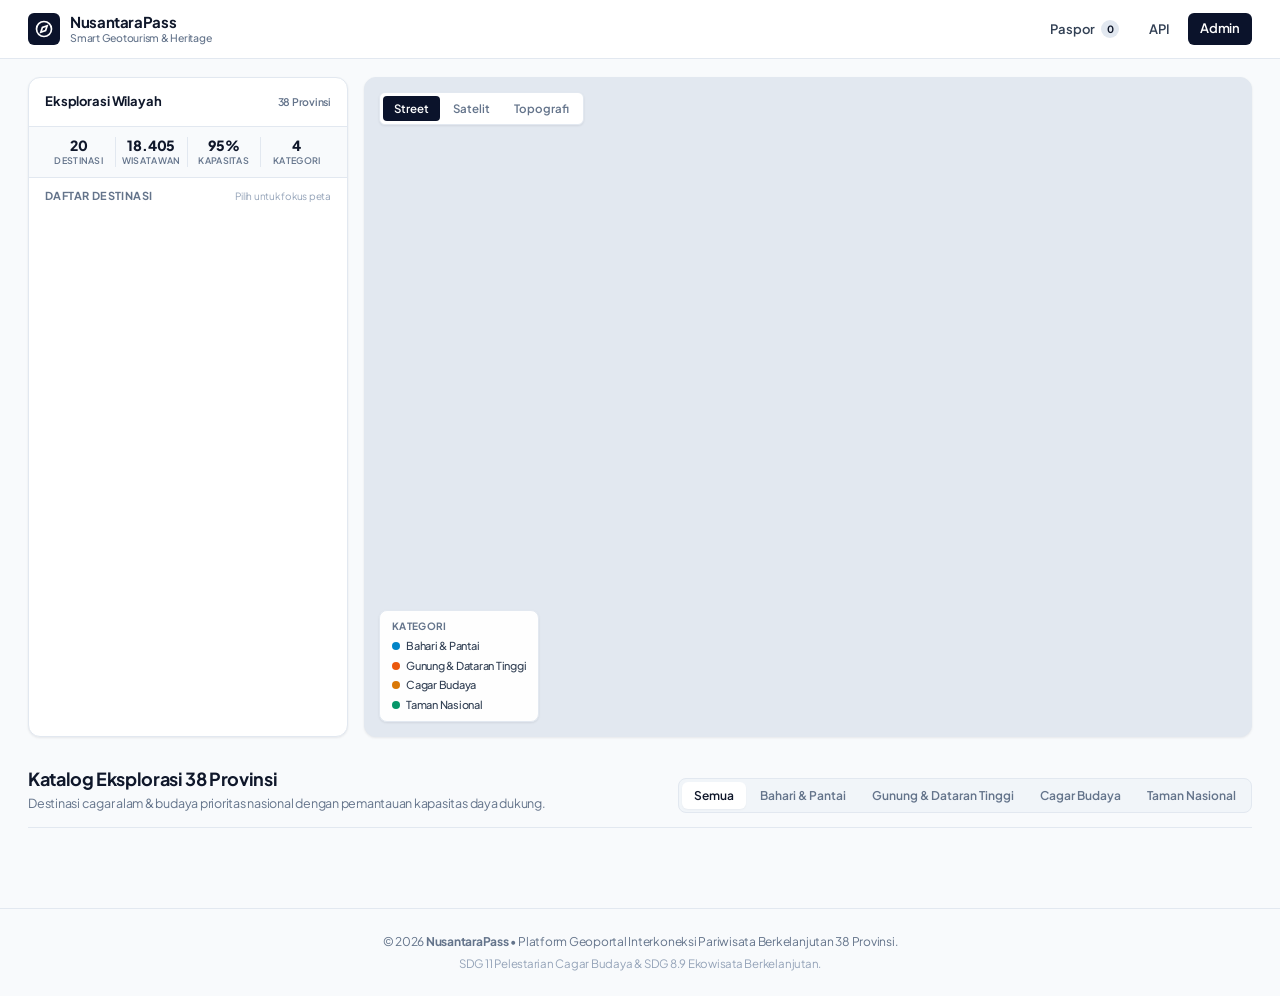
==== commit 02df874c: "feat(checkout): integrasikan simulasi pembayaran NusantaraPass Pay di halaman utama dan sinkronisasi" ====
--- a/index.html
+++ b/index.html
@@ -5,24 +5,21 @@
   <meta name="viewport" content="width=device-width, initial-scale=1.0" />
   <title>NusantaraPass — Platform Geoportal &amp; Paspor Wisata Berkelanjutan Indonesia</title>
 
-  <!-- Favicon -->
-  <link rel="icon" href="data:image/svg+xml,<svg xmlns=%22http://www.w3.org/2000/svg%22 viewBox=%220 0 100 100%22><circle cx=%2250%22 cy=%2250%22 r=%2245%22 fill=%22%230f172a%22/><polygon points=%2265,35 56,56 35,65 44,44%22 fill=%22%23ffffff%22/></svg>" />
-
-  <!-- Leaflet CSS -->
-  <link rel="stylesheet" href="https://unpkg.com/leaflet@1.9.4/dist/leaflet.css" />
-
-  <!-- Google Fonts: Plus Jakarta Sans -->
-  <link rel="preconnect" href="https://fonts.googleapis.com" />
+<link rel="icon" href="data:image/svg+xml,<svg xmlns=%22http://www.w3.org/2000/svg%22 viewBox=%220 0 100 100%22><circle cx=%2250%22 cy=%2250%22 r=%2245%22 fill=%22%230f172a%22/><polygon points=%2265,35 56,56 35,65 44,44%22 fill=%22%23ffffff%22/></svg>" />
+
+<link rel="stylesheet" href="https://unpkg.com/leaflet@1.9.4/dist/leaflet.css" />
+
+<link rel="preconnect" href="https://fonts.googleapis.com" />
   <link rel="preconnect" href="https://fonts.gstatic.com" crossorigin />
   <link href="https://fonts.googleapis.com/css2?family=Plus+Jakarta+Sans:wght@400;500;600;700;800&display=swap" rel="stylesheet" />
 
-  <!-- Custom CSS (Senior Human Product Design System) -->
-  <link rel="stylesheet" href="assets/css/main.css?v=20261017g" />
+<link rel="stylesheet" href="assets/css/main.css?v=20261017g" />
   <link rel="stylesheet" href="assets/css/map.css?v=20261017b" />
+  <link rel="stylesheet" href="assets/css/payment.css?v=20261017g" />
 </head>
 
 <body>
-  <!-- Topbar Header (Minimal Editorial Navigation) -->
+  
   <header class="topbar">
     <div class="topbar-inner">
       <a href="index.html" class="brand">
@@ -38,8 +35,7 @@
         </div>
       </a>
 
-      <!-- Functional Top Navigation (No Floating Card Clutter) -->
-      <nav class="top-nav" aria-label="Navigasi Utama">
+<nav class="top-nav" aria-label="Navigasi Utama">
         <button class="nav-item" onclick="openPassportModal()">
           <span>Paspor</span>
           <span class="nav-badge" id="passportBadgeCount">0</span>
@@ -54,12 +50,11 @@
     </div>
   </header>
 
-  <!-- Main Geographic Exploration Layout -->
-  <main class="main-layout">
+<main class="main-layout">
     <div class="geoportal-dashboard-grid">
-      <!-- Left Sidebar: Clean & Utilitarian Geographic Explorer -->
+      
       <aside class="geoportal-sidebar-left">
-        <!-- Sidebar Header -->
+        
         <div class="sidebar-header">
           <div class="sidebar-brand-row">
             <span class="sidebar-title">Eksplorasi Wilayah</span>
@@ -67,8 +62,7 @@
           </div>
         </div>
 
-        <!-- Compact Information Summary (Pure Typography & Whitespace, No Card Clutter) -->
-        <div class="sidebar-kpi-row">
+<div class="sidebar-kpi-row">
           <div class="kpi-unit">
             <span class="kpi-val" id="kpiTotalDest">20</span>
             <span class="kpi-txt">Destinasi</span>
@@ -87,27 +81,23 @@
           </div>
         </div>
 
-        <!-- Hierarchical Region & Destination Explorer (Utilitarian List Pattern) -->
-        <div class="sidebar-explorer">
+<div class="sidebar-explorer">
           <div class="sidebar-tree-header">
             <span class="sidebar-tree-title">Daftar Destinasi</span>
             <span class="sidebar-tree-help">Pilih untuk fokus peta</span>
           </div>
 
-          <!-- Dynamic Destination Tree Container -->
-          <div class="sidebar-tree-scroll" id="sidebarRegionTree">
-            <!-- Rendered dynamically by map.js -->
+<div class="sidebar-tree-scroll" id="sidebarRegionTree">
+            
           </div>
         </div>
       </aside>
 
-      <!-- Leaflet Map Container (The Primary Hero Experience) -->
-      <div class="map-wrapper-card">
-        <!-- Map Canvas -->
+<div class="map-wrapper-card">
+        
         <div id="map"></div>
 
-        <!-- Minimal Layer Control (Docked Top-Left) -->
-        <div class="map-floating-controls">
+<div class="map-floating-controls">
           <div class="map-layer-control">
             <button class="layer-btn active" data-basemap="osm" onclick="switchBasemap('osm')">Street</button>
             <button class="layer-btn" data-basemap="satellite" onclick="switchBasemap('satellite')">Satelit</button>
@@ -115,8 +105,7 @@
           </div>
         </div>
 
-        <!-- Minimal Geographic Legend (Docked Bottom-Left) -->
-        <div class="map-legend-panel">
+<div class="map-legend-panel">
           <span class="legend-header">Kategori</span>
           <div class="legend-list">
             <div class="legend-row"><span class="legend-dot dot-pantai"></span> Bahari &amp; Pantai</div>
@@ -128,16 +117,14 @@
       </div>
     </div>
 
-    <!-- Editorial Exploration Catalog Section -->
-    <section class="catalog-section">
+<section class="catalog-section">
       <div class="catalog-toolbar">
         <div>
           <h2 class="catalog-heading">Katalog Eksplorasi 38 Provinsi</h2>
           <p class="catalog-lead">Destinasi cagar alam &amp; budaya prioritas nasional dengan pemantauan kapasitas daya dukung.</p>
         </div>
 
-        <!-- Clean Segmented Category Tabs -->
-        <div class="catalog-filter-tabs">
+<div class="catalog-filter-tabs">
           <button class="filter-tab active" onclick="filterCategory('all', this)">Semua</button>
           <button class="filter-tab" onclick="filterCategory('pantai', this)">Bahari &amp; Pantai</button>
           <button class="filter-tab" onclick="filterCategory('gunung', this)">Gunung &amp; Dataran Tinggi</button>
@@ -146,15 +133,11 @@
         </div>
       </div>
 
-      <!-- Destinations Grid (Clean Travel-Tech Cards) -->
-      <div class="destinations-grid" id="destinationsGrid"></div>
+<div class="destinations-grid" id="destinationsGrid"></div>
     </section>
   </main>
 
-  <!-- ==========================================
-       MODAL: DETAIL DESTINASI
-       ========================================== -->
-  <div class="modal-overlay" id="destDetailModal" onclick="if(event.target === this) closeDestDetailModal()">
+<div class="modal-overlay" id="destDetailModal" onclick="if(event.target === this) closeDestDetailModal()">
     <div class="modal-dialog" style="max-width: 580px;" onclick="event.stopPropagation()">
       <div class="modal-header">
         <div>
@@ -170,8 +153,7 @@
 
         <div style="font-size: 13px; color: #334155; line-height: 1.6;" id="detailDestDesc"></div>
 
-        <!-- Telemetri Kuota -->
-        <div style="background: #f8fafc; border: 1px solid #e2e8f0; border-radius: 8px; padding: 14px; display: flex; flex-direction: column; gap: 8px;">
+<div style="background: #f8fafc; border: 1px solid #e2e8f0; border-radius: 8px; padding: 14px; display: flex; flex-direction: column; gap: 8px;">
           <div style="display: flex; justify-content: space-between; align-items: center; font-size: 12px; font-weight: 600; color: #0f172a;">
             <span>Daya Dukung Lingkungan (Carrying Capacity):</span>
             <span id="detailDestQuotaNums" style="font-weight: 700;"></span>
@@ -185,8 +167,7 @@
           </div>
         </div>
 
-        <!-- Kondisi Cuaca & Retribusi -->
-        <div style="display: grid; grid-template-columns: 1fr 1fr; gap: 10px;">
+<div style="display: grid; grid-template-columns: 1fr 1fr; gap: 10px;">
           <div style="background: #f8fafc; border: 1px solid #e2e8f0; border-radius: 8px; padding: 10px 12px; font-size: 11.5px;">
             <div style="font-size: 10px; color: #64748b; text-transform: uppercase; font-weight: 600;">Kondisi Cuaca (BMKG)</div>
             <div id="detailDestWeather" style="font-weight: 700; color: #0f172a; margin-top: 2px;"></div>
@@ -197,8 +178,7 @@
           </div>
         </div>
 
-        <!-- Modal Action Footer -->
-        <div style="display: flex; gap: 10px; margin-top: 6px;">
+<div style="display: flex; gap: 10px; margin-top: 6px;">
           <button class="btn-card-primary" id="detailDestBookBtn" style="flex: 1; justify-content: center; padding: 10px; font-size: 13px;">
             Dapatkan Smart Pass (QR)
           </button>
@@ -207,59 +187,219 @@
     </div>
   </div>
 
-  <!-- ==========================================
-       MODAL: TIKET & SMART PASS (QR)
-       ========================================== -->
-  <div class="modal-overlay" id="bookingModal" onclick="if(event.target === this) closeBookingModal()">
-    <div class="modal-dialog" style="max-width: 480px;" onclick="event.stopPropagation()">
+<!-- Modal Simulasi Gateway Pembayaran Terpadu (NusantaraPass Pay) -->
+  <div class="modal-overlay" id="paymentModal" onclick="if(event.target === this) closePaymentModal()">
+    <div class="modal-dialog payment-modal-dialog" onclick="event.stopPropagation()">
+      
+      <!-- Modal Header -->
       <div class="modal-header">
-        <div>
-          <h3 style="font-size: 16px; font-weight: 700; color: #0f172a;">Pesan Tiket NusantaraPass</h3>
-          <p id="bookingDestTitle" style="font-size: 12px; color: #64748b; font-weight: 600; margin-top: 2px;"></p>
-        </div>
-        <button class="modal-close-btn" onclick="closeBookingModal()">&times;</button>
-      </div>
-      <div class="modal-body" style="padding: 20px; display: flex; flex-direction: column; gap: 14px;">
-        <p id="bookingDestPrice" style="font-size: 13px; font-weight: 600; color: #0f172a; background: #f8fafc; border: 1px solid #e2e8f0; padding: 10px 14px; border-radius: 6px;"></p>
-        
-        <div class="form-group" style="display: flex; flex-direction: column; gap: 4px;">
-          <label style="font-size: 11.5px; font-weight: 600; color: #334155;">Nama Lengkap:</label>
-          <input type="text" id="visitorNameInput" class="form-input" placeholder="Masukkan nama wisatawan..." value="Sufyan Tsaury" />
-        </div>
-
-        <div class="form-group" style="display: flex; flex-direction: column; gap: 4px;">
-          <label style="font-size: 11.5px; font-weight: 600; color: #334155;">Email Aktif:</label>
-          <input type="email" id="visitorEmailInput" class="form-input" placeholder="email@contoh.com" value="sufyantsaury753@gmail.com" />
-        </div>
-
-        <button class="btn-card-primary" style="width: 100%; justify-content: center; padding: 11px; font-size: 13px;" onclick="generateDigitalPass()">
-          Terbitkan Smart Pass (QR)
+        <div style="display: flex; align-items: center; gap: 8px;">
+          <div class="pay-brand-icon">
+            <svg width="18" height="18" viewBox="0 0 24 24" fill="none" stroke="#ffffff" stroke-width="2.2"><rect x="2" y="5" width="20" height="14" rx="2"/><line x1="2" y1="10" x2="22" y2="10"/></svg>
+          </div>
+          <div>
+            <h3 style="margin: 0; font-size: 15px; font-weight: 800; color: #0f172a;">NusantaraPass Pay</h3>
+            <p style="margin: 0; font-size: 11px; color: #64748b;">Simulasi Pembayaran Terintegrasi &bull; Kuota Masuk Resmi</p>
+          </div>
+        </div>
+        <button class="modal-close-btn" onclick="closePaymentModal()">&times;</button>
+      </div>
+
+      <!-- State 1: Checkout Form -->
+      <div id="payCheckoutState">
+        <!-- Order Summary & Price Breakdown -->
+        <div class="pay-summary-card">
+          <div class="pay-summary-header">
+            <div>
+              <span class="pay-dest-tag" id="payDestCategory">WISATA</span>
+              <h4 id="payDestTitle">Destinasi</h4>
+              <span class="pay-meta-sub" id="payDestMeta">Wilayah &bull; Provinsi</span>
+            </div>
+            <div class="pay-timer-badge">
+              <svg width="12" height="12" viewBox="0 0 24 24" fill="none" stroke="currentColor" stroke-width="2"><circle cx="12" cy="12" r="10"/><polyline points="12 6 12 12 16 14"/></svg>
+              <span id="payCountdownTimer">14:59</span>
+            </div>
+          </div>
+
+          <div class="pay-breakdown-list">
+            <div class="pay-breakdown-row">
+              <span>Retribusi Izin Masuk (1 Pengunjung)</span>
+              <strong id="payItemTicket">Rp 20.000</strong>
+            </div>
+            <div class="pay-breakdown-row">
+              <span>Iuran Konservasi Alam &amp; Sempadan Kawasan</span>
+              <strong>Rp 3.000</strong>
+            </div>
+            <div class="pay-breakdown-row">
+              <span>Premi Asuransi Jiwa (Jasa Raharja Putera)</span>
+              <strong>Rp 2.000</strong>
+            </div>
+            <div class="pay-breakdown-row total-row">
+              <span>Total Tagihan Pembayaran</span>
+              <span class="pay-total-amount" id="payTotalAmount">Rp 25.000</span>
+            </div>
+          </div>
+        </div>
+
+        <!-- Visitor Identity Fields -->
+        <div class="pay-customer-fields">
+          <div class="pay-field-group">
+            <label for="payVisitorName">Nama Lengkap:</label>
+            <input type="text" id="payVisitorName" class="pay-field-input" placeholder="Nama wisatawan..." value="Sufyan Tsaury" />
+          </div>
+          <div class="pay-field-group">
+            <label for="payVisitorEmail">Email Aktif:</label>
+            <input type="email" id="payVisitorEmail" class="pay-field-input" placeholder="email@contoh.com" value="sufyantsaury753@gmail.com" />
+          </div>
+        </div>
+
+        <!-- Payment Method Tabs -->
+        <div class="pay-method-section">
+          <label class="pay-section-label">Pilih Metode Pembayaran Resmi:</label>
+          <div class="pay-tabs-nav">
+            <button type="button" class="pay-tab-btn active" id="tabBtnQris" onclick="switchPayTab('qris')">
+              <svg width="13" height="13" viewBox="0 0 24 24" fill="none" stroke="currentColor" stroke-width="2"><rect x="3" y="3" width="7" height="7"/><rect x="14" y="3" width="7" height="7"/><rect x="3" y="14" width="7" height="7"/><rect x="14" y="14" width="7" height="7"/></svg>
+              QRIS Dinamis
+            </button>
+            <button type="button" class="pay-tab-btn" id="tabBtnVa" onclick="switchPayTab('va')">
+              <svg width="13" height="13" viewBox="0 0 24 24" fill="none" stroke="currentColor" stroke-width="2"><rect x="1" y="4" width="22" height="16" rx="2"/><line x1="1" y1="10" x2="22" y2="10"/></svg>
+              Virtual Account
+            </button>
+            <button type="button" class="pay-tab-btn" id="tabBtnEwallet" onclick="switchPayTab('ewallet')">
+              <svg width="13" height="13" viewBox="0 0 24 24" fill="none" stroke="currentColor" stroke-width="2"><path d="M20 12V8H6a2 2 0 0 1-2-2c0-1.1.9-2 2-2h12v4"/><path d="M4 6v12c0 1.1.9 2 2 2h14v-4"/><circle cx="18" cy="14" r="2"/></svg>
+              E-Wallet
+            </button>
+          </div>
+
+          <!-- Content Tab QRIS -->
+          <div class="pay-tab-content active" id="payTabContentQris">
+            <div class="qris-presentation-box">
+              <div class="qris-badge-bar">
+                <span style="font-weight: 800; font-size: 13px; letter-spacing: 1px; color: #b91c1c;">QRIS</span>
+                <span style="font-size: 10px; color: #64748b; font-weight: 600;">Standar Pembayaran Nasional</span>
+              </div>
+              <div id="simulatedQrisCodeHolder" class="qris-image-frame"></div>
+              <p class="qris-scan-instruction">
+                Buka aplikasi m-Banking (BCA, Mandiri, BSI, BRI) atau E-Wallet (GoPay, OVO, Dana) Anda, lalu pindai kode QRIS di atas.
+              </p>
+            </div>
+          </div>
+
+          <!-- Content Tab VA -->
+          <div class="pay-tab-content" id="payTabContentVa">
+            <div class="va-options-list">
+              <div class="va-item selected" onclick="selectVaBank(this, '988-25303-11086', 'Bank Syariah Indonesia (BSI)')">
+                <div class="va-item-left">
+                  <span class="va-bank-badge bsi">BSI</span>
+                  <div>
+                    <strong>Bank Syariah Indonesia</strong>
+                    <span class="va-number">988-25303-11086</span>
+                  </div>
+                </div>
+                <button type="button" class="btn-copy-va" onclick="copyVaNumber(event, '9882530311086')">Salin</button>
+              </div>
+
+              <div class="va-item" onclick="selectVaBank(this, '88908-25303-11086', 'Bank Mandiri')">
+                <div class="va-item-left">
+                  <span class="va-bank-badge mandiri">MANDIRI</span>
+                  <div>
+                    <strong>Bank Mandiri</strong>
+                    <span class="va-number">88908-25303-11086</span>
+                  </div>
+                </div>
+                <button type="button" class="btn-copy-va" onclick="copyVaNumber(event, '889082530311086')">Salin</button>
+              </div>
+
+              <div class="va-item" onclick="selectVaBank(this, '10423-25303-11086', 'Bank BRI')">
+                <div class="va-item-left">
+                  <span class="va-bank-badge bri">BRI</span>
+                  <div>
+                    <strong>Bank Rakyat Indonesia</strong>
+                    <span class="va-number">10423-25303-11086</span>
+                  </div>
+                </div>
+                <button type="button" class="btn-copy-va" onclick="copyVaNumber(event, '104232530311086')">Salin</button>
+              </div>
+            </div>
+          </div>
+
+          <!-- Content Tab E-Wallet -->
+          <div class="pay-tab-content" id="payTabContentEwallet">
+            <div class="ewallet-grid">
+              <div class="ewallet-chip selected" onclick="selectEwallet(this, 'GoPay')">
+                <strong>GoPay</strong>
+                <span>Instant Payment</span>
+              </div>
+              <div class="ewallet-chip" onclick="selectEwallet(this, 'OVO')">
+                <strong>OVO</strong>
+                <span>OVO Cash</span>
+              </div>
+              <div class="ewallet-chip" onclick="selectEwallet(this, 'DANA')">
+                <strong>DANA</strong>
+                <span>DANA Saldo</span>
+              </div>
+              <div class="ewallet-chip" onclick="selectEwallet(this, 'ShopeePay')">
+                <strong>ShopeePay</strong>
+                <span>Saldo ShopeePay</span>
+              </div>
+            </div>
+          </div>
+        </div>
+
+        <button type="button" class="btn-confirm-payment" id="btnConfirmPayment" onclick="executePaymentSimulation()">
+          <svg width="15" height="15" viewBox="0 0 24 24" fill="none" stroke="currentColor" stroke-width="2.5"><polyline points="20 6 9 17 4 12"/></svg>
+          <span id="btnConfirmPayText">Bayar Sekarang (Simulasi)</span>
         </button>
-
-        <!-- QR Display Area -->
-        <div id="bookingQrArea" style="display: none; background: #f8fafc; border: 1px solid #e2e8f0; border-radius: 8px; padding: 16px; text-align: center;">
-          <div style="font-size: 11.5px; color: #059669; font-weight: 700; margin-bottom: 8px;">
-            TIKET BERHASIL DITERBITKAN
-          </div>
-          <div id="qrcodeContainer" style="display: inline-block; padding: 10px; background: white; border: 1px solid #e2e8f0; border-radius: 6px; margin-bottom: 8px;"></div>
-          <div id="passTokenText" style="font-family: monospace; font-size: 12px; font-weight: 700; color: #0f172a;"></div>
-          <p style="font-size: 11px; color: #64748b; margin-top: 6px;">
-            Tunjukkan kode QR ini ke petugas gerbang izin masuk.
-          </p>
-          <div style="margin-top: 12px; display: flex; justify-content: center;">
-            <button type="button" class="btn-card-primary" onclick="downloadCurrentBookingTicketPDF()" style="padding: 9px 16px; font-size: 12.5px; display: inline-flex; align-items: center; gap: 6px; background: #0f766e; border: none; cursor: pointer;">
-              <svg width="15" height="15" viewBox="0 0 24 24" fill="none" stroke="currentColor" stroke-width="2"><path d="M21 15v4a2 2 0 0 1-2 2H5a2 2 0 0 1-2-2v-4"/><polyline points="7 10 12 15 17 10"/><line x1="12" y1="15" x2="12" y2="3"/></svg>
-              Unduh E-Tiket Resmi (PDF)
-            </button>
-          </div>
-        </div>
-      </div>
+      </div>
+
+      <!-- State 2: Processing State -->
+      <div id="payProcessingState" style="display: none;" class="pay-state-loading">
+        <div class="pay-spinner"></div>
+        <h4>Memproses Transaksi...</h4>
+        <p>Menghubungkan ke Gateway Perbankan &amp; Mengamankan Kuota Konservasi...</p>
+      </div>
+
+      <!-- State 3: Success State -->
+      <div id="paySuccessState" style="display: none;" class="pay-state-success">
+        <div class="pay-success-icon-box">
+          <svg width="28" height="28" viewBox="0 0 24 24" fill="none" stroke="#059669" stroke-width="2.5"><path d="M22 11.08V12a10 10 0 1 1-5.93-9.14"/><polyline points="22 4 12 14.01 9 11.01"/></svg>
+        </div>
+        <h3>Pembayaran Berhasil &amp; Izin Diterbitkan!</h3>
+        <p class="pay-success-sub">Transaksi telah tervalidasi secara sah. Kuota kunjungan Anda telah resmi diamankan.</p>
+
+        <div class="ticket-receipt-card">
+          <div class="receipt-row">
+            <span>Nomor Registrasi:</span>
+            <strong id="receiptRegCode">NP-TKT-...</strong>
+          </div>
+          <div class="receipt-row">
+            <span>Token Akses Gerbang:</span>
+            <code id="receiptPassToken">NP-PASS-...</code>
+          </div>
+          <div class="receipt-row">
+            <span>Status Pembayaran:</span>
+            <span class="badge-status-paid">LUNAS &bull; TERVERIFIKASI</span>
+          </div>
+          <div class="receipt-qr-center">
+            <div id="receiptQrHolder" class="receipt-qr-box"></div>
+            <span class="receipt-qr-note">Pindai QR ini di loket gerbang masuk</span>
+          </div>
+        </div>
+
+        <div class="pay-success-actions">
+          <button type="button" class="btn-download-ticket-now" onclick="downloadIssuedPaymentTicket()">
+            <svg width="15" height="15" viewBox="0 0 24 24" fill="none" stroke="currentColor" stroke-width="2"><path d="M21 15v4a2 2 0 0 1-2 2H5a2 2 0 0 1-2-2v-4"/><polyline points="7 10 12 15 17 10"/><line x1="12" y1="15" x2="12" y2="3"/></svg>
+            Unduh E-Tiket Resmi (PDF)
+          </button>
+          <button type="button" class="btn-view-passport" onclick="openPassportFromPayment()">
+            Lihat Stempel di Buku Paspor
+          </button>
+        </div>
+      </div>
+
     </div>
   </div>
 
-  <!-- ==========================================
-       MODAL: BUKU PASPOR JELAJAH NUSANTARA
-       ========================================== -->
   <div class="modal-overlay" id="passportModal" onclick="if(event.target === this) closePassportModal()">
     <div class="modal-dialog" style="max-width: 540px;" onclick="event.stopPropagation()">
       <div class="modal-header">
@@ -290,77 +430,66 @@
     </div>
   </div>
 
-  <!-- ==========================================
-       MODAL: OPEN REST API SANDBOX
-       ========================================== -->
-  <div class="modal-overlay" id="apiModal" onclick="if(event.target === this) closeApiModal()">
-    <div class="modal-dialog" style="max-width: 780px; width: 92vw; max-height: 90vh; display: flex; flex-direction: column;" onclick="event.stopPropagation()">
+<div class="modal-overlay" id="apiModal" onclick="if(event.target === this) closeApiModal()">
+    <div class="modal-dialog" onclick="event.stopPropagation()">
       <div class="modal-header">
         <div>
-          <div style="display: flex; align-items: center; gap: 8px;">
-            <h3 style="font-size: 16px; font-weight: 700; color: #0f172a; margin: 0;">Open REST API &amp; Interoperabilitas Terbuka</h3>
-            <span style="font-size: 10px; font-weight: 700; background: #ecfdf5; color: #059669; border: 1px solid #a7f3d0; padding: 2px 7px; border-radius: 999px;">OpenAPI 3.0</span>
-          </div>
-          <p style="font-size: 11.5px; color: #64748b; margin-top: 3px;">
-            Interkoneksi data daya dukung kuota &amp; status pelestarian lintas platform (Biro Travel, Kemenpar, Pemda).
+          <div class="modal-title">
+            <span>Spesifikasi Open REST API &amp; Interoperabilitas</span>
+            <span class="api-spec-tag">OPENAPI 3.0 / RFC 7946</span>
+          </div>
+          <p class="modal-subtitle">
+            Standar pertukaran data daya dukung kuota &amp; status pelestarian lintas pemangku kepentingan (Biro Perjalanan, Kemenparekraf, Pemda, Peneliti).
           </p>
         </div>
-        <button class="modal-close-btn" onclick="closeApiModal()">&times;</button>
+        <button class="modal-close-btn" onclick="closeApiModal()" aria-label="Tutup Modal">&times;</button>
       </div>
 
       <div class="modal-body" style="padding: 16px 20px; overflow-y: auto; display: flex; flex-direction: column; gap: 14px;">
-        <!-- Endpoint Selection -->
+        
         <div>
-          <div style="font-size: 11px; font-weight: 700; color: #475569; text-transform: uppercase; letter-spacing: 0.04em; margin-bottom: 6px;">
-            Pilih Endpoint Pengujian:
-          </div>
-          <div style="display: flex; gap: 8px; flex-wrap: wrap;">
-            <button class="filter-tab active" onclick="testApiEndpoint('all')">GET Semua Destinasi (38 Provinsi)</button>
-            <button class="filter-tab" onclick="testApiEndpoint('pantai')">GET ?category=eq.pantai</button>
-            <button class="filter-tab" onclick="testApiEndpoint('gunung')">GET ?category=eq.gunung</button>
-            <button class="filter-tab" onclick="testApiEndpoint('budaya')">GET ?category=eq.budaya</button>
-            <button class="filter-tab" onclick="testApiEndpoint('taman_nasional')">GET ?category=eq.taman_nasional</button>
-          </div>
-        </div>
-
-        <!-- Request Line Bar -->
-        <div style="background: #f8fafc; border: 1px solid #e2e8f0; border-radius: 6px; padding: 10px 12px; display: flex; justify-content: space-between; align-items: center; flex-wrap: wrap; gap: 8px;">
-          <div style="display: flex; align-items: center; gap: 8px; font-family: ui-monospace, SFMono-Regular, monospace; font-size: 11.5px; color: #0f172a; word-break: break-all;">
-            <span style="background: #0284c7; color: #ffffff; font-weight: 700; font-size: 10px; padding: 2px 6px; border-radius: 3px;">GET</span>
-            <span id="apiUrlDisplay">https://czaafevdnaqmeejthebm.supabase.co/rest/v1/np_destinations?select=*</span>
-          </div>
-          <div id="apiStatusBadge" style="font-size: 10.5px; font-weight: 600; padding: 3px 8px; border-radius: 4px; background: #f1f5f9; color: #475569;">
+          <span class="api-section-label">Pilih Endpoint Spesifikasi:</span>
+          <div style="display: flex; gap: 6px; flex-wrap: wrap;">
+            <button class="api-endpoint-btn filter-tab active" onclick="testApiEndpoint('all')">GET /destinasi (Semua 38 Provinsi)</button>
+            <button class="api-endpoint-btn filter-tab" onclick="testApiEndpoint('pantai')">GET ?category=pantai</button>
+            <button class="api-endpoint-btn filter-tab" onclick="testApiEndpoint('gunung')">GET ?category=gunung</button>
+            <button class="api-endpoint-btn filter-tab" onclick="testApiEndpoint('budaya')">GET ?category=budaya</button>
+            <button class="api-endpoint-btn filter-tab" onclick="testApiEndpoint('taman_nasional')">GET ?category=taman_nasional</button>
+          </div>
+        </div>
+
+<div class="api-bar-container">
+          <div style="display: flex; align-items: center; gap: 8px; flex: 1; min-width: 260px;">
+            <span class="api-method-tag">GET</span>
+            <span class="api-url-text" id="apiUrlDisplay">https://czaafevdnaqmeejthebm.supabase.co/rest/v1/np_destinations?select=*</span>
+          </div>
+          <div class="api-status-pill" id="apiStatusBadge">
             Menunggu Request
           </div>
         </div>
 
-        <!-- Terminal cURL Copy Snippet for Jury -->
-        <div style="background: #1e293b; border-radius: 6px; padding: 10px 12px; display: flex; flex-direction: column; gap: 6px;">
-          <div style="display: flex; justify-content: space-between; align-items: center;">
-            <span style="font-size: 10.5px; font-weight: 700; color: #94a3b8; text-transform: uppercase;">Perintah cURL (Dapat langsung diuji di Terminal / Postman Dewan Juri):</span>
-            <button id="btnCopyCurl" onclick="copyApiCurl()" style="background: rgba(255,255,255,0.1); border: 1px solid rgba(255,255,255,0.15); color: #f8fafc; font-size: 10.5px; padding: 3px 8px; border-radius: 4px; cursor: pointer;">
+<div class="api-technical-box">
+          <div class="api-technical-header">
+            <span class="api-technical-title">Perintah cURL (Terminal / Postman CLI Dewan Juri)</span>
+            <button class="api-copy-btn" id="btnCopyCurl" onclick="copyApiCurl()">
               Salin cURL
             </button>
           </div>
-          <pre id="apiCurlSnippet" style="margin: 0; font-family: ui-monospace, SFMono-Regular, monospace; font-size: 11px; color: #38bdf8; white-space: pre-wrap; word-break: break-all;"></pre>
-        </div>
-
-        <!-- Live JSON Console -->
-        <div>
-          <div style="display: flex; justify-content: space-between; align-items: center; margin-bottom: 4px;">
-            <span style="font-size: 11px; font-weight: 700; color: #475569; text-transform: uppercase; letter-spacing: 0.04em;">Respons JSON Live dari Database Cloud:</span>
-            <span style="font-size: 10.5px; color: #64748b;">Format: UTF-8 &bull; Content-Type: application/json</span>
-          </div>
-          <div style="background: #0f172a; border: 1px solid #1e293b; border-radius: 6px; padding: 12px; max-height: 250px; overflow-y: auto;">
-            <pre id="apiConsoleOutput" style="font-family: ui-monospace, Menlo, Consolas, monospace; font-size: 11px; color: #38bdf8; margin: 0; white-space: pre-wrap;">Klik tombol endpoint di atas untuk menguji respons JSON realtime dari server Supabase PostgREST.</pre>
-          </div>
+          <pre class="api-code-block" id="apiCurlSnippet"></pre>
+        </div>
+
+<div class="api-technical-box">
+          <div class="api-technical-header">
+            <span class="api-technical-title">Respons Payload (application/json) — PostgREST Cloud Engine</span>
+            <span style="font-family: ui-monospace, monospace; font-size: 10px; color: #64748b;">Encoding: UTF-8</span>
+          </div>
+          <pre class="api-json-block" id="apiConsoleOutput">Klik tombol endpoint di atas untuk menguji respons JSON realtime dari server Supabase PostgREST.</pre>
         </div>
       </div>
     </div>
   </div>
 
-  <!-- Site Footer (Minimal & Editorial) -->
-  <footer class="site-footer">
+<footer class="site-footer">
     <div class="footer-inner">
       <p>&copy; 2026 <strong>NusantaraPass</strong> &bull; Platform Geoportal Interkoneksi Pariwisata Berkelanjutan 38 Provinsi.</p>
       <p style="margin-top: 4px; font-size: 11.5px; color: #94a3b8;">
@@ -369,8 +498,7 @@
     </div>
   </footer>
 
-  <!-- External & System Scripts -->
-  <script src="https://unpkg.com/leaflet@1.9.4/dist/leaflet.js"></script>
+<script src="https://unpkg.com/leaflet@1.9.4/dist/leaflet.js"></script>
   <script src="https://cdnjs.cloudflare.com/ajax/libs/qrcodejs/1.0.0/qrcode.min.js"></script>
   <script src="https://cdnjs.cloudflare.com/ajax/libs/jspdf/2.5.1/jspdf.umd.min.js"></script>
   <script src="https://cdn.jsdelivr.net/npm/canvas-confetti@1.9.4/dist/confetti.browser.min.js"></script>
--- a/assets/css/main.css
+++ b/assets/css/main.css
@@ -1,53 +1,41 @@
-/* ==============================================================================
-   NUSANTARAPASS — DESIGN SYSTEM & MAIN STYLESHEET
-   Clean 2026 Travel-Tech / Geospatial Architecture (Google Maps & Apple HIG Standards)
-   ============================================================================== */
-
 :root {
-  /* Surfaces & Backgrounds */
+  
   --bg-page: #f8fafc;
   --bg-surface: #ffffff;
   --bg-subtle: #f1f5f9;
   --bg-hover: #f8fafc;
-  
-  /* Borders */
-  --border-subtle: #e2e8f0;
+
+--border-subtle: #e2e8f0;
   --border-medium: #cbd5e1;
   --border-dark: #0f172a;
 
-  /* High-Contrast Typography */
-  --text-primary: #0f172a;    /* Slate 900 */
-  --text-secondary: #334155;  /* Slate 700 */
-  --text-muted: #64748b;      /* Slate 500 */
-  --text-light: #94a3b8;      /* Slate 400 */
-
-  /* Functional Accents (Strictly purposeful, no decorative green) */
-  --accent-navy: #0f172a;
-  --accent-blue: #0284c7;     /* Bahari */
-  --accent-terra: #ea580c;    /* Gunung */
-  --accent-ochre: #d97706;    /* Cagar Budaya */
-  --accent-forest: #059669;   /* Taman Nasional */
-
-  /* Status Colors (Functional Only) */
-  --status-normal: #64748b;
+--text-primary: #0f172a;    
+  --text-secondary: #334155;  
+  --text-muted: #64748b;      
+  --text-light: #94a3b8;      
+
+--accent-navy: #0f172a;
+  --accent-blue: #0284c7;     
+  --accent-terra: #ea580c;    
+  --accent-ochre: #d97706;    
+  --accent-forest: #059669;   
+
+--status-normal: #64748b;
   --status-warning: #b45309;
   --status-critical: #b91c1c;
 
-  /* Shadows (Subtle & Disciplined) */
-  --shadow-xs: 0 1px 2px rgba(15, 23, 42, 0.04);
+--shadow-xs: 0 1px 2px rgba(15, 23, 42, 0.04);
   --shadow-sm: 0 1px 3px rgba(15, 23, 42, 0.05), 0 1px 2px rgba(15, 23, 42, 0.03);
   --shadow-card: 0 2px 6px -1px rgba(15, 23, 42, 0.04), 0 1px 2px rgba(15, 23, 42, 0.03);
   --shadow-modal: 0 20px 40px -10px rgba(15, 23, 42, 0.16);
 
-  /* Radius System (Human-Engineered, Reduced) */
-  --radius-xs: 4px;
+--radius-xs: 4px;
   --radius-sm: 6px;
   --radius-md: 8px;
   --radius-lg: 12px;
   --radius-full: 9999px;
 
-  /* Typography */
-  --font-family: 'Plus Jakarta Sans', -apple-system, BlinkMacSystemFont, "Segoe UI", Roboto, sans-serif;
+--font-family: 'Plus Jakarta Sans', -apple-system, BlinkMacSystemFont, "Segoe UI", Roboto, sans-serif;
   --transition: all 0.16s cubic-bezier(0.16, 1, 0.3, 1);
 }
 
@@ -71,7 +59,6 @@
   -moz-osx-font-smoothing: grayscale;
 }
 
-/* Custom Scrollbars */
 ::-webkit-scrollbar {
   width: 6px;
   height: 6px;
@@ -87,9 +74,6 @@
   background: #94a3b8;
 }
 
-/* ==========================================
-   TOPBAR NAVIGATION (MINIMAL & REFINED)
-   ========================================== */
 .topbar {
   position: sticky;
   top: 0;
@@ -124,7 +108,7 @@
   width: 32px;
   height: 32px;
   border-radius: var(--radius-sm);
-  background: var(--accent-navy);
+  background: #0b132b;
   display: flex;
   align-items: center;
   justify-content: center;
@@ -151,7 +135,6 @@
   font-weight: 500;
 }
 
-/* Clean Text Navigation Items (No Floating Card Clutter) */
 .top-nav {
   display: flex;
   align-items: center;
@@ -196,7 +179,7 @@
 }
 
 .nav-item-admin {
-  background: var(--accent-navy);
+  background: #0b132b;
   color: #ffffff !important;
 }
 
@@ -204,9 +187,6 @@
   background: #1e293b;
 }
 
-/* ==========================================
-   MAIN GEOPORTAL LAYOUT
-   ========================================== */
 .main-layout {
   width: 100%;
   max-width: 100%;
@@ -225,9 +205,6 @@
   align-items: start;
 }
 
-/* ==========================================
-   SIDEBAR (CLEAN, UTILITARIAN, GEOGRAPHIC)
-   ========================================== */
 .geoportal-sidebar-left {
   background: var(--bg-surface);
   border: 1px solid var(--border-subtle);
@@ -264,7 +241,6 @@
   font-weight: 600;
 }
 
-/* Compact Information Summary (Pure Typography, No Nested Cards) */
 .sidebar-kpi-row {
   display: grid;
   grid-template-columns: repeat(4, 1fr);
@@ -300,7 +276,6 @@
   letter-spacing: 0.3px;
 }
 
-/* Explorer Section & Tree */
 .sidebar-explorer {
   display: flex;
   flex-direction: column;
@@ -338,7 +313,6 @@
   gap: 2px;
 }
 
-/* Region Group & Header Row */
 .region-group {
   display: flex;
   flex-direction: column;
@@ -408,7 +382,6 @@
   color: var(--text-primary);
 }
 
-/* Destination List Items Under Region (Indented, No Card Background) */
 .region-children {
   display: none;
   margin-left: 14px;
@@ -489,7 +462,6 @@
   color: var(--text-light);
 }
 
-/* Status colors only when functional */
 .status-normal {
   color: var(--text-muted);
 }
@@ -502,9 +474,6 @@
   font-weight: 600;
 }
 
-/* ==========================================
-   MAP CONTAINER (PRIMARY HERO EXPERIENCE)
-   ========================================== */
 .map-wrapper-card {
   position: relative;
   width: 100%;
@@ -522,7 +491,6 @@
   z-index: 1;
 }
 
-/* Minimal Layer Control Docked Top-Left */
 .map-floating-controls {
   position: absolute;
   top: 14px;
@@ -561,11 +529,10 @@
 }
 
 .layer-btn.active {
-  background: var(--accent-navy);
+  background: #0b132b;
   color: #ffffff;
 }
 
-/* Minimal Legend Docked Bottom-Left */
 .map-legend-panel {
   position: absolute;
   bottom: 14px;
@@ -616,9 +583,6 @@
 .dot-budaya { background: var(--accent-ochre); }
 .dot-konservasi { background: var(--accent-forest); }
 
-/* ==========================================
-   CATALOG EXPLORATION SECTION
-   ========================================== */
 .catalog-section {
   display: flex;
   flex-direction: column;
@@ -648,7 +612,6 @@
   margin-top: 2px;
 }
 
-/* Clean Category Tabs (Segmented Control) */
 .catalog-filter-tabs {
   background: #f1f5f9;
   border: 1px solid var(--border-subtle);
@@ -684,7 +647,6 @@
   box-shadow: var(--shadow-xs);
 }
 
-/* Destinations Grid & Cards */
 .destinations-grid {
   display: grid;
   grid-template-columns: repeat(auto-fill, minmax(290px, 1fr));
@@ -872,9 +834,6 @@
   border-color: #1e293b;
 }
 
-/* ==========================================
-   MODALS (CLEAN & SUBTLE OVERLAY)
-   ========================================== */
 .modal-overlay {
   position: fixed;
   inset: 0;
@@ -951,9 +910,6 @@
   box-shadow: 0 0 0 2px rgba(15, 23, 42, 0.08);
 }
 
-/* ==========================================
-   FOOTER (EDITORIAL)
-   ========================================== */
 .site-footer {
   border-top: 1px solid var(--border-subtle);
   padding: 24px;
@@ -969,9 +925,6 @@
   padding: 0 28px;
 }
 
-/* ==========================================
-   RESPONSIVE DESIGN (< 960px)
-   ========================================== */
 @media (max-width: 960px) {
   .geoportal-dashboard-grid {
     grid-template-columns: 1fr;
@@ -1006,8 +959,7 @@
     display: none;
   }
 
-  /* Compact 2-Column Grid on Mobile */
-  .destinations-grid {
+.destinations-grid {
     grid-template-columns: repeat(2, minmax(0, 1fr));
     gap: 10px;
   }
@@ -1138,9 +1090,6 @@
   }
 }
 
-/* ==========================================
-   ADMIN CMS COMPATIBILITY STYLES
-   ========================================== */
 .topbar-content {
   width: 100%;
   max-width: 100%;
@@ -1264,3 +1213,218 @@
   color: var(--text-muted);
   font-weight: 500;
 }
+
+#apiModal .modal-dialog {
+  max-width: 840px !important;
+  width: 92vw !important;
+  max-height: 90vh !important;
+  border-radius: 2px !important;
+  border: 1px solid #0f172a !important;
+  box-shadow: 0 16px 36px rgba(15, 23, 42, 0.18), 0 0 0 1px rgba(15, 23, 42, 0.08) !important;
+  background: #ffffff !important;
+  color: #0f172a !important;
+}
+
+#apiModal .modal-header {
+  padding: 16px 20px !important;
+  border-bottom: 1px solid #0f172a !important;
+  background: #f8fafc !important;
+  border-radius: 0 !important;
+}
+
+#apiModal .modal-title {
+  font-size: 14.5px !important;
+  font-weight: 700 !important;
+  text-transform: uppercase !important;
+  letter-spacing: 0.04em !important;
+  color: #0f172a !important;
+  margin: 0 !important;
+  display: flex !important;
+  align-items: center !important;
+  gap: 10px !important;
+  flex-wrap: wrap !important;
+}
+
+.api-spec-tag {
+  font-family: ui-monospace, SFMono-Regular, Consolas, monospace !important;
+  font-size: 10px !important;
+  font-weight: 700 !important;
+  color: #0f172a !important;
+  background: #ffffff !important;
+  border: 1px solid #0f172a !important;
+  padding: 2px 6px !important;
+  border-radius: 0px !important;
+  text-transform: uppercase !important;
+  letter-spacing: 0.06em !important;
+}
+
+#apiModal .modal-subtitle {
+  font-size: 11.5px !important;
+  color: #475569 !important;
+  margin: 4px 0 0 0 !important;
+  line-height: 1.4 !important;
+}
+
+#apiModal .modal-close-btn {
+  border: 1px solid #cbd5e1 !important;
+  background: #ffffff !important;
+  color: #0f172a !important;
+  border-radius: 0px !important;
+  width: 26px !important;
+  height: 26px !important;
+  font-size: 16px !important;
+  line-height: 1 !important;
+}
+
+#apiModal .modal-close-btn:hover {
+  background: #0f172a !important;
+  color: #ffffff !important;
+  border-color: #0f172a !important;
+}
+
+.api-section-label {
+  font-size: 10.5px !important;
+  font-weight: 700 !important;
+  color: #334155 !important;
+  text-transform: uppercase !important;
+  letter-spacing: 0.06em !important;
+  margin-bottom: 6px !important;
+  display: block !important;
+}
+
+.api-endpoint-btn {
+  font-family: ui-monospace, SFMono-Regular, Menlo, monospace !important;
+  font-size: 11px !important;
+  font-weight: 600 !important;
+  padding: 6px 10px !important;
+  background: #ffffff !important;
+  color: #334155 !important;
+  border: 1px solid #cbd5e1 !important;
+  border-radius: 0px !important;
+  cursor: pointer !important;
+  transition: all 0.15s ease !important;
+}
+
+.api-endpoint-btn:hover {
+  background: #f1f5f9 !important;
+  border-color: #94a3b8 !important;
+  color: #0f172a !important;
+}
+
+.api-endpoint-btn.active {
+  background: #0f172a !important;
+  color: #ffffff !important;
+  border-color: #0f172a !important;
+}
+
+.api-bar-container {
+  background: #f8fafc !important;
+  border: 1px solid #cbd5e1 !important;
+  border-radius: 0px !important;
+  padding: 8px 12px !important;
+  display: flex !important;
+  justify-content: space-between !important;
+  align-items: center !important;
+  flex-wrap: wrap !important;
+  gap: 8px !important;
+}
+
+.api-method-tag {
+  background: #0f172a !important;
+  color: #ffffff !important;
+  font-family: ui-monospace, monospace !important;
+  font-weight: 700 !important;
+  font-size: 10px !important;
+  padding: 2px 6px !important;
+  border-radius: 0px !important;
+  letter-spacing: 0.05em !important;
+}
+
+.api-url-text {
+  font-family: ui-monospace, SFMono-Regular, Menlo, monospace !important;
+  font-size: 11px !important;
+  color: #0f172a !important;
+  word-break: break-all !important;
+}
+
+.api-status-pill {
+  font-family: ui-monospace, monospace !important;
+  font-size: 10px !important;
+  font-weight: 700 !important;
+  padding: 3px 8px !important;
+  border-radius: 0px !important;
+  background: #ffffff !important;
+  color: #0f172a !important;
+  border: 1px solid #0f172a !important;
+  letter-spacing: 0.02em !important;
+}
+
+.api-technical-box {
+  background: #ffffff !important;
+  border: 1px solid #cbd5e1 !important;
+  border-radius: 0px !important;
+  overflow: hidden !important;
+}
+
+.api-technical-header {
+  background: #f8fafc !important;
+  border-bottom: 1px solid #e2e8f0 !important;
+  padding: 6px 12px !important;
+  display: flex !important;
+  justify-content: space-between !important;
+  align-items: center !important;
+}
+
+.api-technical-title {
+  font-family: ui-monospace, monospace !important;
+  font-size: 10px !important;
+  font-weight: 700 !important;
+  color: #475569 !important;
+  text-transform: uppercase !important;
+  letter-spacing: 0.04em !important;
+}
+
+.api-copy-btn {
+  background: #ffffff !important;
+  border: 1px solid #0f172a !important;
+  color: #0f172a !important;
+  font-family: ui-monospace, monospace !important;
+  font-size: 10px !important;
+  font-weight: 700 !important;
+  padding: 2px 8px !important;
+  border-radius: 0px !important;
+  cursor: pointer !important;
+  transition: all 0.15s ease !important;
+}
+
+.api-copy-btn:hover {
+  background: #0f172a !important;
+  color: #ffffff !important;
+}
+
+.api-code-block {
+  margin: 0 !important;
+  padding: 10px 12px !important;
+  font-family: ui-monospace, SFMono-Regular, Menlo, Consolas, monospace !important;
+  font-size: 11px !important;
+  line-height: 1.55 !important;
+  color: #0f172a !important;
+  background: #ffffff !important;
+  white-space: pre-wrap !important;
+  word-break: break-all !important;
+}
+
+.api-json-block {
+  margin: 0 !important;
+  padding: 12px !important;
+  font-family: ui-monospace, SFMono-Regular, Menlo, Consolas, monospace !important;
+  font-size: 11px !important;
+  line-height: 1.55 !important;
+  color: #0f172a !important;
+  background: #fafafa !important;
+  max-height: 230px !important;
+  overflow-y: auto !important;
+  white-space: pre-wrap !important;
+  word-break: break-all !important;
+  border-top: 1px solid #f1f5f9 !important;
+}
--- a/assets/css/map.css
+++ b/assets/css/map.css
@@ -1,14 +1,7 @@
-/* ==============================================================================
-   NUSANTARAPASS — MAP & GEOSPATIAL STYLESHEET
-   Apple Maps & ArcGIS Clean Standards: Precision Pins, Compact Info Popup
-   ============================================================================== */
-
-/* Leaflet Container Reset */
 .leaflet-container {
   font-family: inherit;
 }
 
-/* Leaflet Zoom Control Modern Style */
 .leaflet-control-zoom {
   border: 1px solid #e2e8f0 !important;
   border-radius: 6px !important;
@@ -31,10 +24,6 @@
   background: #f1f5f9 !important;
 }
 
-/* ==============================================================================
-   PREMIUM BESPOKE LOCATION PIN MARKERS (2026 LUXURY CARTOGRAPHY STANDARDS)
-   Jewel-Tone Gradients, Floating Micro-Physics, Ground Beacon & Status Ring
-   ============================================================================== */
 .dest-pin-leaflet {
   background: transparent !important;
   border: none !important;
@@ -51,7 +40,6 @@
   user-select: none;
 }
 
-/* Ground Anchor Shadow */
 .marker-ground-shadow {
   position: absolute;
   bottom: 0;
@@ -66,7 +54,6 @@
   z-index: 1;
 }
 
-/* Luminous Ground Pulse (Selected / Active Pin) */
 .marker-ground-pulse {
   position: absolute;
   bottom: 2px;
@@ -104,7 +91,6 @@
   }
 }
 
-/* Pin Body with Floating Spring Physics */
 .marker-pin-body {
   position: relative;
   width: 34px;
@@ -122,7 +108,6 @@
   overflow: visible;
 }
 
-/* Hover Dynamics */
 .dest-premium-marker:hover .marker-pin-body {
   transform: translateY(-5px) scale(1.12);
   filter: drop-shadow(0 8px 14px rgba(15, 23, 42, 0.28));
@@ -133,13 +118,11 @@
   opacity: 0.65;
 }
 
-/* Active Click Dynamics */
 .dest-premium-marker:active .marker-pin-body {
   transform: translateY(-2px) scale(1.04);
   filter: drop-shadow(0 4px 8px rgba(15, 23, 42, 0.24));
 }
 
-/* Selected State */
 .dest-premium-marker.is-selected {
   z-index: 9999 !important;
 }
@@ -149,9 +132,6 @@
   filter: drop-shadow(0 0 10px rgba(255, 255, 255, 0.85)) drop-shadow(0 8px 16px rgba(15, 23, 42, 0.32));
 }
 
-/* ==========================================
-   LEAFLET POPUP OVERRIDES (COMPACT GEOGRAPHIC PANEL)
-   ========================================== */
 .leaflet-popup-content-wrapper {
   padding: 0 !important;
   border-radius: 8px !important;
@@ -172,7 +152,6 @@
   border: 1px solid #e2e8f0 !important;
 }
 
-/* Compact Geographic Information Panel (Section 7 Design Directive) */
 .map-popup-panel {
   width: 250px;
   background: #ffffff;
--- a/assets/css/payment.css
+++ b/assets/css/payment.css
@@ -0,0 +1,549 @@
+/* ==========================================================================
+   SIMULASI PAYMENT GATEWAY (NUSANTARAPASS PAY) - SHARED COMPONENT
+   Digunakan di Halaman Utama (index.html) dan Detail Destinasi (destinasi/index.html)
+   ========================================================================== */
+
+.payment-modal-dialog {
+  max-width: 520px;
+  width: 94%;
+  max-height: 90vh;
+  overflow-y: auto;
+  padding: 22px;
+  background: #ffffff;
+  border-radius: 16px;
+  box-shadow: 0 20px 40px -10px rgba(15, 23, 42, 0.2);
+}
+
+.pay-brand-icon {
+  width: 32px;
+  height: 32px;
+  border-radius: 8px;
+  background: #0b132b;
+  display: flex;
+  align-items: center;
+  justify-content: center;
+  flex-shrink: 0;
+}
+
+.pay-summary-card {
+  background: #f8fafc;
+  border: 1px solid #e2e8f0;
+  border-radius: 12px;
+  padding: 14px 16px;
+  margin-top: 14px;
+}
+
+.pay-summary-header {
+  display: flex;
+  justify-content: space-between;
+  align-items: flex-start;
+  padding-bottom: 10px;
+  border-bottom: 1px dashed #cbd5e1;
+}
+
+.pay-dest-tag {
+  font-size: 9px;
+  font-weight: 800;
+  text-transform: uppercase;
+  color: #0b132b;
+  background: #e2e8f0;
+  padding: 2px 6px;
+  border-radius: 4px;
+  letter-spacing: 0.5px;
+}
+
+.pay-summary-header h4 {
+  font-size: 15px;
+  font-weight: 800;
+  color: #0f172a;
+  margin: 4px 0 2px 0;
+}
+
+.pay-meta-sub {
+  font-size: 11px;
+  color: #64748b;
+}
+
+.pay-timer-badge {
+  display: inline-flex;
+  align-items: center;
+  gap: 5px;
+  font-size: 11px;
+  font-weight: 700;
+  color: #b45309;
+  background: #fef3c7;
+  padding: 4px 8px;
+  border-radius: 6px;
+  flex-shrink: 0;
+}
+
+.pay-breakdown-list {
+  display: flex;
+  flex-direction: column;
+  gap: 6px;
+  margin-top: 10px;
+  font-size: 12px;
+}
+
+.pay-breakdown-row {
+  display: flex;
+  justify-content: space-between;
+  align-items: center;
+  color: #334155;
+}
+
+.pay-breakdown-row.total-row {
+  border-top: 1px solid #cbd5e1;
+  padding-top: 8px;
+  margin-top: 4px;
+  font-weight: 700;
+  color: #0f172a;
+}
+
+.pay-total-amount {
+  font-size: 15px;
+  font-weight: 800;
+  color: #0b132b;
+}
+
+.pay-customer-fields {
+  display: grid;
+  grid-template-columns: 1fr 1fr;
+  gap: 10px;
+  margin-top: 14px;
+}
+
+@media (max-width: 480px) {
+  .pay-customer-fields {
+    grid-template-columns: 1fr;
+  }
+}
+
+.pay-field-group {
+  display: flex;
+  flex-direction: column;
+  gap: 4px;
+}
+
+.pay-field-group label {
+  font-size: 11px;
+  font-weight: 700;
+  color: #334155;
+}
+
+.pay-field-input {
+  font-family: inherit;
+  font-size: 12px;
+  padding: 8px 10px;
+  border: 1px solid #cbd5e1;
+  border-radius: 6px;
+  color: #0f172a;
+  background: #ffffff;
+  outline: none;
+  transition: border-color 0.2s ease;
+}
+
+.pay-field-input:focus {
+  border-color: #0b132b;
+}
+
+.pay-method-section {
+  margin-top: 16px;
+}
+
+.pay-section-label {
+  font-size: 11.5px;
+  font-weight: 700;
+  color: #0f172a;
+  margin-bottom: 8px;
+  display: block;
+}
+
+.pay-tabs-nav {
+  display: grid;
+  grid-template-columns: repeat(3, 1fr);
+  gap: 6px;
+  background: #f1f5f9;
+  padding: 4px;
+  border-radius: 8px;
+}
+
+.pay-tab-btn {
+  background: transparent;
+  border: none;
+  font-size: 11.5px;
+  font-weight: 600;
+  color: #64748b;
+  padding: 7px 6px;
+  border-radius: 6px;
+  cursor: pointer;
+  display: flex;
+  align-items: center;
+  justify-content: center;
+  gap: 5px;
+  transition: all 0.2s ease;
+}
+
+.pay-tab-btn.active {
+  background: #ffffff;
+  color: #0b132b;
+  font-weight: 700;
+  box-shadow: 0 1px 3px rgba(0,0,0,0.08);
+}
+
+.pay-tab-content {
+  display: none;
+  margin-top: 12px;
+}
+
+.pay-tab-content.active {
+  display: block;
+}
+
+/* QRIS BOX */
+.qris-presentation-box {
+  background: #ffffff;
+  border: 1.5px solid #e2e8f0;
+  border-radius: 12px;
+  padding: 16px;
+  text-align: center;
+}
+
+.qris-badge-bar {
+  display: flex;
+  justify-content: space-between;
+  align-items: center;
+  padding-bottom: 8px;
+  border-bottom: 1px solid #f1f5f9;
+}
+
+.qris-image-frame {
+  margin: 12px auto;
+  display: flex;
+  justify-content: center;
+  align-items: center;
+  padding: 8px;
+  background: #ffffff;
+  border: 1px solid #e2e8f0;
+  border-radius: 8px;
+  width: 156px;
+  height: 156px;
+}
+
+.qris-image-frame canvas,
+.qris-image-frame img {
+  width: 140px;
+  height: 140px;
+  display: block;
+}
+
+.qris-scan-instruction {
+  font-size: 11px;
+  color: #64748b;
+  line-height: 1.4;
+  margin: 0;
+}
+
+/* VA LIST */
+.va-options-list {
+  display: flex;
+  flex-direction: column;
+  gap: 8px;
+}
+
+.va-item {
+  display: flex;
+  justify-content: space-between;
+  align-items: center;
+  padding: 10px 12px;
+  border: 1.5px solid #e2e8f0;
+  border-radius: 8px;
+  background: #ffffff;
+  cursor: pointer;
+  transition: all 0.2s ease;
+}
+
+.va-item:hover, .va-item.selected {
+  border-color: #0b132b;
+  background: #f8fafc;
+}
+
+.va-item-left {
+  display: flex;
+  align-items: center;
+  gap: 10px;
+}
+
+.va-bank-badge {
+  font-size: 9px;
+  font-weight: 800;
+  padding: 4px 6px;
+  border-radius: 4px;
+  color: #ffffff;
+}
+
+.va-bank-badge.bsi { background: #00a39d; }
+.va-bank-badge.mandiri { background: #003d79; }
+.va-bank-badge.bri { background: #00529c; }
+
+.va-item strong {
+  display: block;
+  font-size: 12px;
+  color: #0f172a;
+}
+
+.va-number {
+  font-size: 11.5px;
+  font-family: monospace;
+  color: #64748b;
+  letter-spacing: 0.5px;
+}
+
+.btn-copy-va {
+  background: #f1f5f9;
+  border: 1px solid #cbd5e1;
+  color: #334155;
+  font-size: 10.5px;
+  font-weight: 700;
+  padding: 4px 8px;
+  border-radius: 4px;
+  cursor: pointer;
+  transition: all 0.2s ease;
+}
+
+.btn-copy-va:hover {
+  background: #0b132b;
+  color: #ffffff;
+  border-color: #0b132b;
+}
+
+/* EWALLET */
+.ewallet-grid {
+  display: grid;
+  grid-template-columns: repeat(2, 1fr);
+  gap: 8px;
+}
+
+.ewallet-chip {
+  padding: 10px 12px;
+  border: 1.5px solid #e2e8f0;
+  border-radius: 8px;
+  cursor: pointer;
+  background: #ffffff;
+  transition: all 0.2s ease;
+}
+
+.ewallet-chip:hover, .ewallet-chip.selected {
+  border-color: #0b132b;
+  background: #f8fafc;
+}
+
+.ewallet-chip strong {
+  display: block;
+  font-size: 12.5px;
+  color: #0f172a;
+}
+
+.ewallet-chip span {
+  font-size: 10.5px;
+  color: #64748b;
+}
+
+/* SUBMIT BUTTON */
+.btn-confirm-payment {
+  margin-top: 18px;
+  width: 100%;
+  padding: 12px;
+  background: #0b132b;
+  color: #ffffff;
+  border: none;
+  border-radius: 12px;
+  font-size: 13px;
+  font-weight: 800;
+  display: flex;
+  align-items: center;
+  justify-content: center;
+  gap: 8px;
+  cursor: pointer;
+  transition: all 0.2s ease;
+  box-shadow: 0 4px 12px rgba(11, 19, 43, 0.25);
+}
+
+.btn-confirm-payment:hover {
+  background: #172554;
+  transform: translateY(-1px);
+}
+
+/* LOADING STATE */
+.pay-state-loading {
+  text-align: center;
+  padding: 36px 20px;
+}
+
+.pay-spinner {
+  width: 44px;
+  height: 44px;
+  border: 3.5px solid #e2e8f0;
+  border-top-color: #0b132b;
+  border-radius: 50%;
+  animation: paySpin 0.8s linear infinite;
+  margin: 0 auto 16px auto;
+}
+
+@keyframes paySpin {
+  to { transform: rotate(360deg); }
+}
+
+.pay-state-loading h4 {
+  font-size: 16px;
+  font-weight: 800;
+  color: #0f172a;
+  margin: 0 0 6px 0;
+}
+
+.pay-state-loading p {
+  font-size: 12px;
+  color: #64748b;
+  margin: 0;
+}
+
+/* SUCCESS STATE */
+.pay-state-success {
+  text-align: center;
+  padding: 10px 0;
+}
+
+.pay-success-icon-box {
+  width: 52px;
+  height: 52px;
+  background: #ecfdf5;
+  border-radius: 50%;
+  display: flex;
+  align-items: center;
+  justify-content: center;
+  margin: 0 auto 10px auto;
+  border: 1.5px solid #a7f3d0;
+}
+
+.pay-state-success h3 {
+  font-size: 16px;
+  font-weight: 800;
+  color: #0f172a;
+  margin: 0 0 4px 0;
+}
+
+.pay-success-sub {
+  font-size: 11.5px;
+  color: #64748b;
+  margin: 0 0 14px 0;
+}
+
+.ticket-receipt-card {
+  background: #f8fafc;
+  border: 1px solid #e2e8f0;
+  border-radius: 12px;
+  padding: 14px;
+  text-align: left;
+  margin-bottom: 16px;
+}
+
+.receipt-row {
+  display: flex;
+  justify-content: space-between;
+  align-items: center;
+  font-size: 11.5px;
+  padding: 4px 0;
+  border-bottom: 1px dashed #e2e8f0;
+}
+
+.receipt-row:last-of-type {
+  border-bottom: none;
+}
+
+.receipt-row span {
+  color: #64748b;
+}
+
+.badge-status-paid {
+  font-size: 10px;
+  font-weight: 800;
+  color: #059669;
+  background: #ecfdf5;
+  padding: 2px 7px;
+  border-radius: 4px;
+  border: 1px solid #a7f3d0;
+}
+
+.receipt-qr-center {
+  margin-top: 12px;
+  text-align: center;
+  padding-top: 10px;
+  border-top: 1px solid #cbd5e1;
+}
+
+.receipt-qr-box {
+  display: inline-flex;
+  padding: 6px;
+  background: #ffffff;
+  border: 1px solid #cbd5e1;
+  border-radius: 8px;
+}
+
+.receipt-qr-box canvas,
+.receipt-qr-box img {
+  width: 120px;
+  height: 120px;
+  display: block;
+}
+
+.receipt-qr-note {
+  display: block;
+  font-size: 10px;
+  color: #64748b;
+  margin-top: 6px;
+}
+
+.pay-success-actions {
+  display: flex;
+  flex-direction: column;
+  gap: 8px;
+}
+
+.btn-download-ticket-now {
+  width: 100%;
+  padding: 11px;
+  background: #0b132b;
+  color: #ffffff;
+  border: none;
+  border-radius: 8px;
+  font-size: 12.5px;
+  font-weight: 700;
+  display: flex;
+  align-items: center;
+  justify-content: center;
+  gap: 6px;
+  cursor: pointer;
+  transition: all 0.2s ease;
+}
+
+.btn-download-ticket-now:hover {
+  background: #172554;
+}
+
+.btn-view-passport {
+  width: 100%;
+  padding: 8px;
+  background: #f1f5f9;
+  color: #334155;
+  border: 1px solid #cbd5e1;
+  border-radius: 8px;
+  font-size: 11.5px;
+  font-weight: 600;
+  cursor: pointer;
+  transition: all 0.2s ease;
+}
+
+.btn-view-passport:hover {
+  background: #e2e8f0;
+  color: #0f172a;
+}
